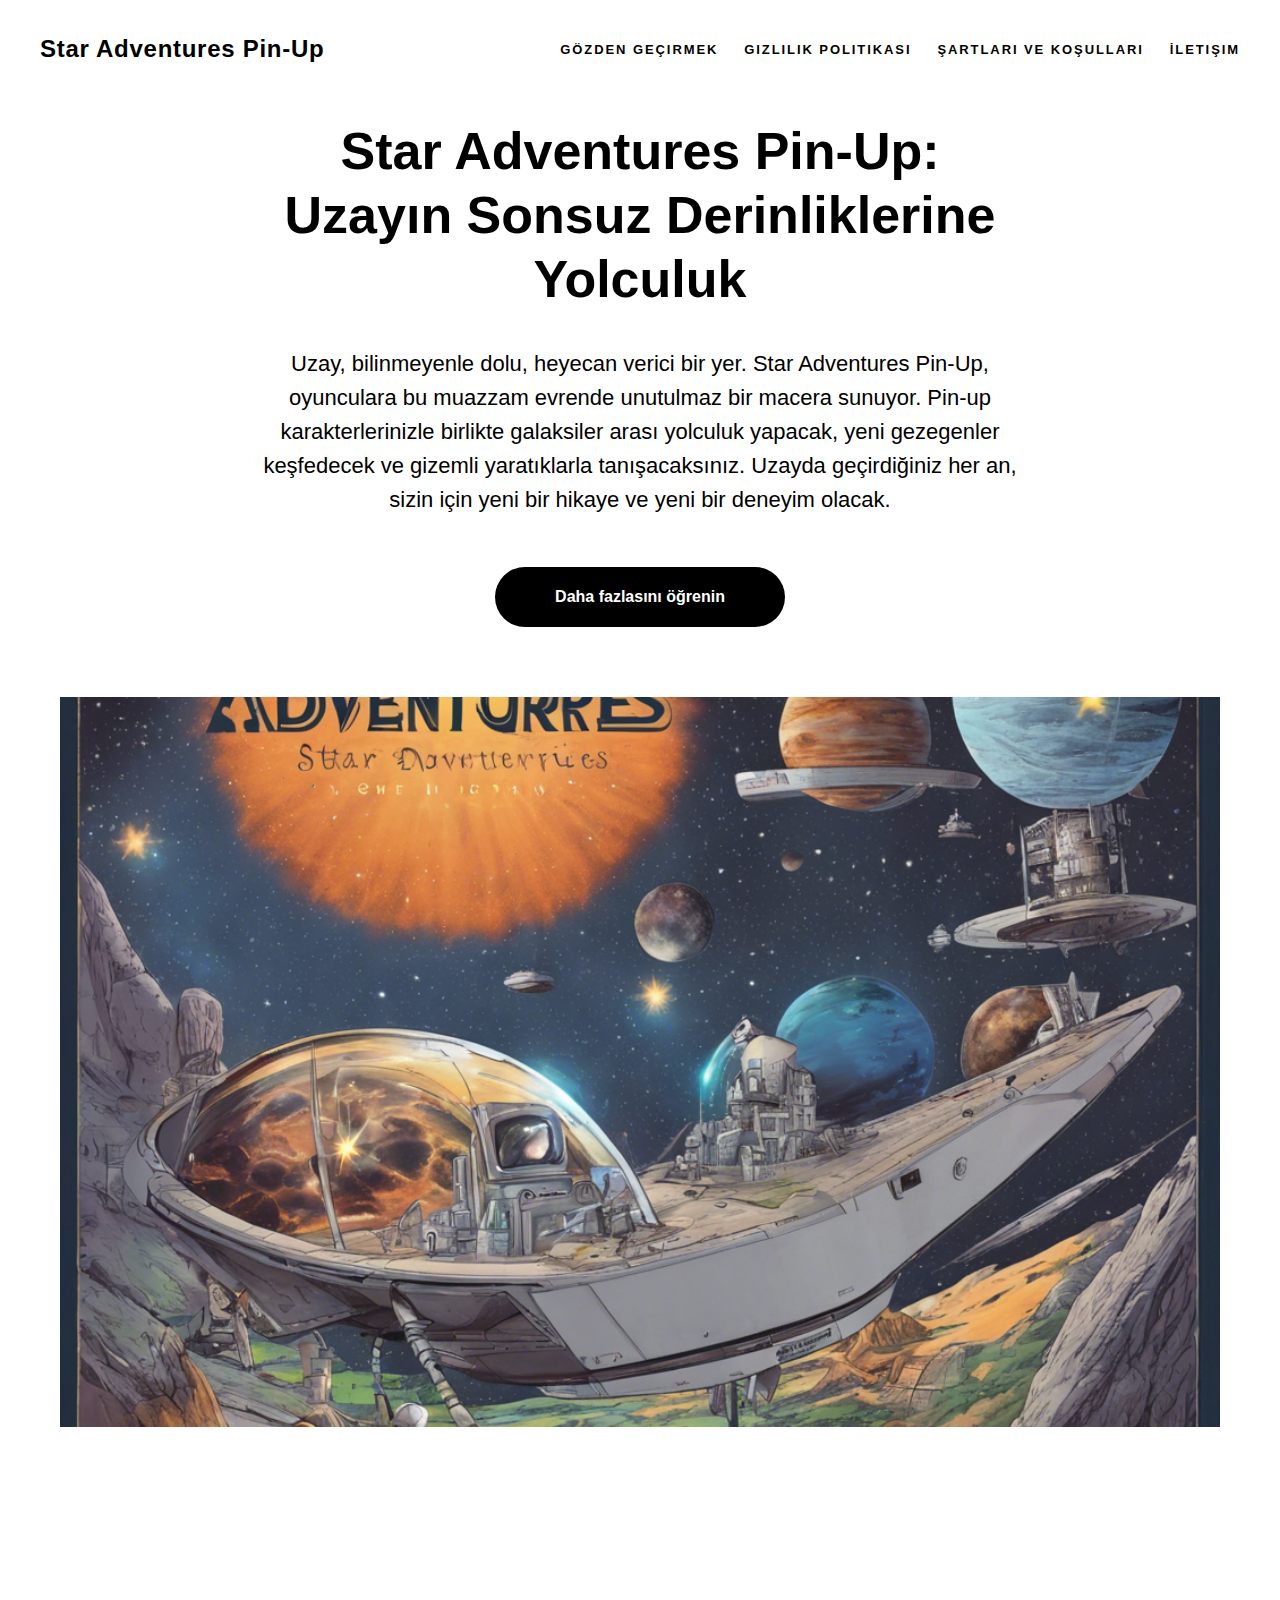
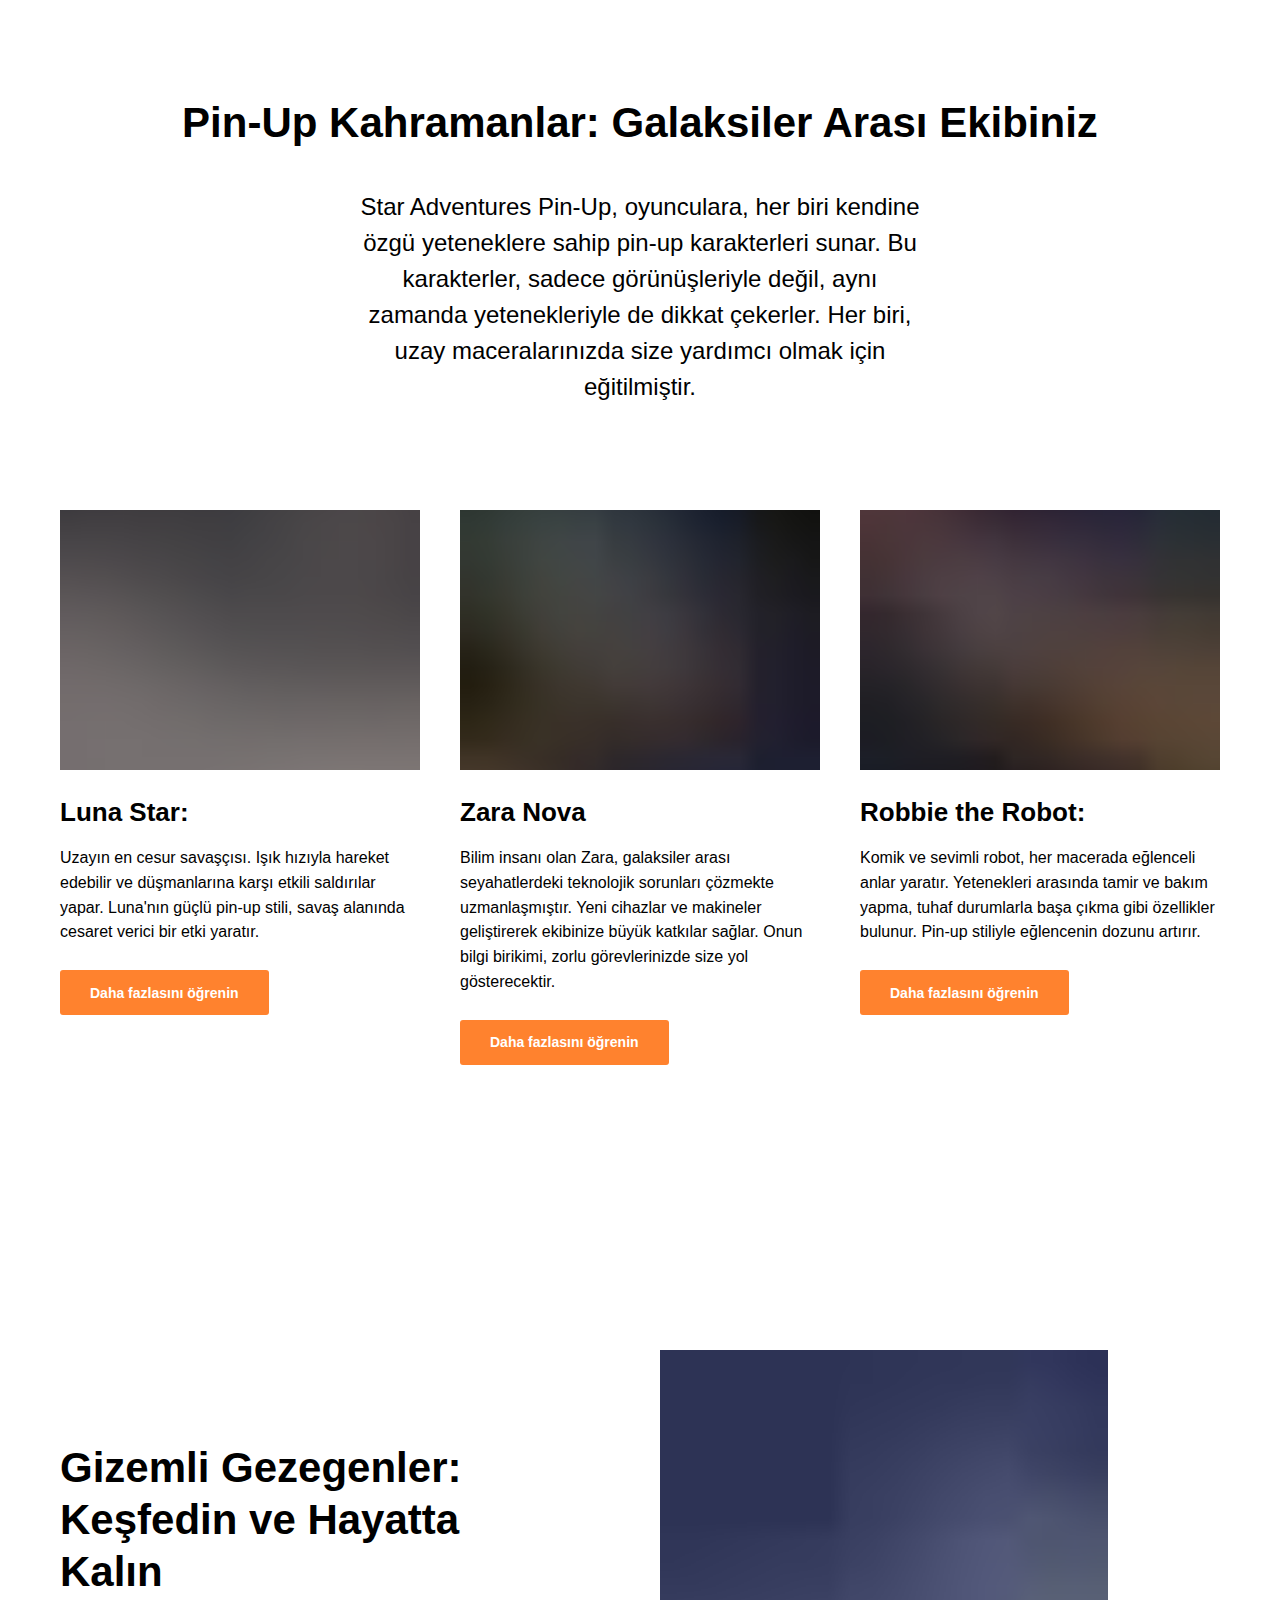
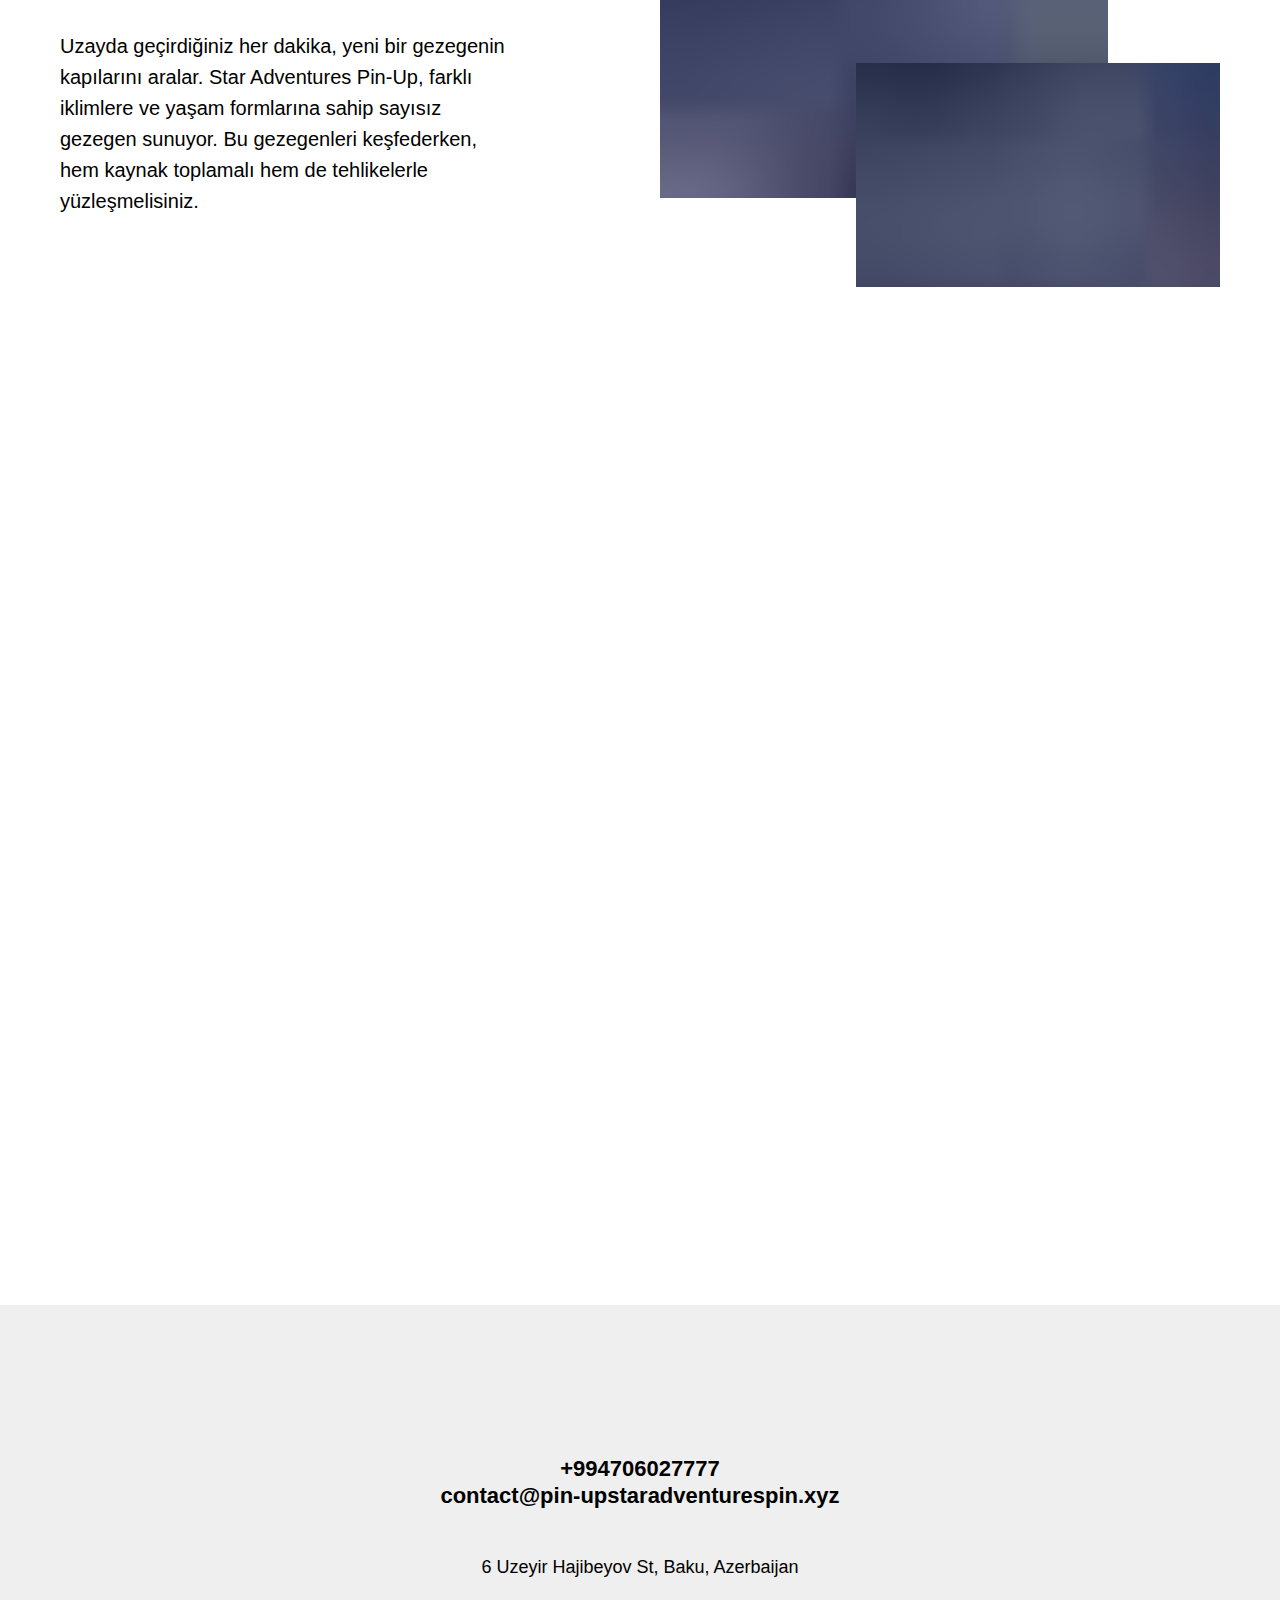
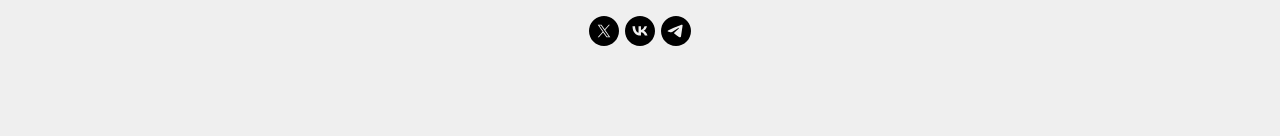
==== index.html @ 5b54375f "2" ====
<!DOCTYPE html>
<html>
<head>
    <meta charset="utf-8"/>
    <meta http-equiv="Content-Type" content="text/html; charset=utf-8"/>
    <meta name="viewport" content="width=device-width, initial-scale=1.0"/> <!--metatextblock--><title>Star Adventures
    Pin-Up - Galaksiler Arası Maceralar</title>
    <meta name="description"
          content="Star Adventures Pin-Up, galaksiler arası maceralarla dolu bir uzay keşif oyunudur. Uzayın derinliklerinde pin-up karakterlerle eğlenceli ve heyecan verici bir yolculuğa çıkın!"/>
    <meta property="og:url" content="index.html"/>
    <meta property="og:title" content="Star Adventures Pin-Up - Galaksiler Arası Maceralar"/>
    <meta property="og:description"
          content="Star Adventures Pin-Up, galaksiler arası maceralarla dolu bir uzay keşif oyunudur. Uzayın derinliklerinde pin-up karakterlerle eğlenceli ve heyecan verici bir yolculuğa çıkın!"/>
    <meta property="og:type" content="website"/>
    <meta property="og:image" content="images/tild6337-3363-4634-b239-643666353230__staradventures9.jpg"/>
    <link rel="canonical" href="index.html"><!--/metatextblock-->
    <meta name="format-detection" content="telephone=no"/>
    <meta http-equiv="x-dns-prefetch-control" content="on">
    <link rel="dns-prefetch" href="https://ws.tildacdn.com">
        <link rel="apple-touch-icon" sizes="180x180" href="favicon/apple-touch-icon.png">
    <link rel="icon" type="image/png" sizes="32x32" href="favicon/favicon-32x32.png">
    <link rel="icon" type="image/png" sizes="16x16" href="favicon/favicon-16x16.png">
    <link rel="manifest" href="favicon/site.webmanifest"><!-- Assets -->
    <script src="https://neo.tildacdn.com/js/tilda-fallback-1.0.min.js" async charset="utf-8"></script>
    <link rel="stylesheet" href="css/tilda-grid-3.0.min.css" type="text/css" media="all" onerror="this.loaderr='y';"/>
    <link rel="stylesheet" href="css/tilda-blocks-page55733235.min.css?t=1727778958" type="text/css" media="all"
          onerror="this.loaderr='y';"/>
    <link rel="stylesheet" href="css/tilda-cards-1.0.min.css" type="text/css" media="all" onerror="this.loaderr='y';"/>
    <link rel="stylesheet" href="css/tilda-slds-1.4.min.css" type="text/css" media="print" onload="this.media='all';"
          onerror="this.loaderr='y';"/>
    <noscript>
        <link rel="stylesheet" href="css/tilda-slds-1.4.min.css" type="text/css" media="all"/>
    </noscript>
    <link rel="stylesheet" href="css/fonts-tildasans.css" type="text/css" media="all" onerror="this.loaderr='y';"/>
    <script nomodule src="js/tilda-polyfill-1.0.min.js" charset="utf-8"></script>
    <script type="text/javascript">function t_onReady(func) {
        if (document.readyState != 'loading') {
            func();
        } else {
            document.addEventListener('DOMContentLoaded', func);
        }
    }

    function t_onFuncLoad(funcName, okFunc, time) {
        if (typeof window[funcName] === 'function') {
            okFunc();
        } else {
            setTimeout(function () {
                t_onFuncLoad(funcName, okFunc, time);
            }, (time || 100));
        }
    }</script>
    <script src="js/tilda-scripts-3.0.min.js" charset="utf-8" defer onerror="this.loaderr='y';"></script>
    <script src="js/tilda-blocks-page55733235.min.js?t=1727778958" charset="utf-8" async
            onerror="this.loaderr='y';"></script>
    <script src="js/lazyload-1.3.min.export.js" charset="utf-8" async onerror="this.loaderr='y';"></script>
    <script src="js/tilda-menu-1.0.min.js" charset="utf-8" async onerror="this.loaderr='y';"></script>
    <script src="js/tilda-cards-1.0.min.js" charset="utf-8" async onerror="this.loaderr='y';"></script>
    <script src="js/tilda-slds-1.4.min.js" charset="utf-8" async onerror="this.loaderr='y';"></script>
    <script src="js/hammer.min.js" charset="utf-8" async onerror="this.loaderr='y';"></script>
    <script src="js/tilda-skiplink-1.0.min.js" charset="utf-8" async onerror="this.loaderr='y';"></script>
    <script src="js/tilda-events-1.0.min.js" charset="utf-8" async onerror="this.loaderr='y';"></script>
    <script type="text/javascript">window.dataLayer = window.dataLayer || [];</script>
    <script type="text/javascript">(function () {
        if ((/bot|google|yandex|baidu|bing|msn|duckduckbot|teoma|slurp|crawler|spider|robot|crawling|facebook/i.test(navigator.userAgent)) === false && typeof (sessionStorage) != 'undefined' && sessionStorage.getItem('visited') !== 'y' && document.visibilityState) {
            var style = document.createElement('style');
            style.type = 'text/css';
            style.innerHTML = '@media screen and (min-width: 980px) {.t-records {opacity: 0;}.t-records_animated {-webkit-transition: opacity ease-in-out .2s;-moz-transition: opacity ease-in-out .2s;-o-transition: opacity ease-in-out .2s;transition: opacity ease-in-out .2s;}.t-records.t-records_visible {opacity: 1;}}';
            document.getElementsByTagName('head')[0].appendChild(style);

            function t_setvisRecs() {
                var alr = document.querySelectorAll('.t-records');
                Array.prototype.forEach.call(alr, function (el) {
                    el.classList.add("t-records_animated");
                });
                setTimeout(function () {
                    Array.prototype.forEach.call(alr, function (el) {
                        el.classList.add("t-records_visible");
                    });
                    sessionStorage.setItem("visited", "y");
                }, 400);
            }

            document.addEventListener('DOMContentLoaded', t_setvisRecs);
        }
    })();</script>
</head>
<body class="t-body" style="margin:0;"><!--allrecords-->
<div id="allrecords" data-tilda-export="yes" class="t-records" data-hook="blocks-collection-content-node"
     data-tilda-project-id="10709663" data-tilda-page-id="55733235"
     data-tilda-formskey="a55c0c751e1a899d7ce6ec4c10709663" data-tilda-cookie="no" data-tilda-lazy="yes"
     data-tilda-root-zone="one">
    <div id="rec805358568" class="r t-rec" style="background-color:#ffffff; " data-animationappear="off"
         data-record-type="230" data-bg-color="#ffffff">
        <div id="nav805358568" class="t199__header t199__js__header " style="background-color:#ffffff;" data-menu="yes">
            <div class="t199__holder"><a class="t199__logo" href="#" style="">
                <div class="t199__logo-text t-title" field="title" style="">Star Adventures Pin-Up</div>
                <div class="t199__logo-text-mobile t-title" field="title" style="">Star Adventures Pin-Up</div>
            </a><a class="t199__mmenu-toggler t199__js__menu-toggler" href="#">
                <button type="button"
                        class="t-menuburger t-menuburger_first "
                        aria-label="Навигационное меню"
                        aria-expanded="false"><span style="background-color:#fff;"></span><span
                        style="background-color:#fff;"></span><span style="background-color:#fff;"></span><span
                        style="background-color:#fff;"></span></button>
                <script>function t_menuburger_init(recid) {
                    var rec = document.querySelector('#rec' + recid);
                    if (!rec) return;
                    var burger = rec.querySelector('.t-menuburger');
                    if (!burger) return;
                    var isSecondStyle = burger.classList.contains('t-menuburger_second');
                    if (isSecondStyle && !window.isMobile && !('ontouchend' in document)) {
                        burger.addEventListener('mouseenter', function () {
                            if (burger.classList.contains('t-menuburger-opened')) return;
                            burger.classList.remove('t-menuburger-unhovered');
                            burger.classList.add('t-menuburger-hovered');
                        });
                        burger.addEventListener('mouseleave', function () {
                            if (burger.classList.contains('t-menuburger-opened')) return;
                            burger.classList.remove('t-menuburger-hovered');
                            burger.classList.add('t-menuburger-unhovered');
                            setTimeout(function () {
                                burger.classList.remove('t-menuburger-unhovered');
                            }, 300);
                        });
                    }
                    burger.addEventListener('click', function () {
                        if (!burger.closest('.tmenu-mobile') &&
                            !burger.closest('.t450__burger_container') &&
                            !burger.closest('.t466__container') &&
                            !burger.closest('.t204__burger') &&
                            !burger.closest('.t199__js__menu-toggler')) {
                            burger.classList.toggle('t-menuburger-opened');
                            burger.classList.remove('t-menuburger-unhovered');
                        }
                    });
                    var menu = rec.querySelector('[data-menu="yes"]');
                    if (!menu) return;
                    var menuLinks = menu.querySelectorAll('.t-menu__link-item');
                    var submenuClassList = ['t978__menu-link_hook', 't978__tm-link', 't966__tm-link', 't794__tm-link', 't-menusub__target-link'];
                    Array.prototype.forEach.call(menuLinks, function (link) {
                        link.addEventListener('click', function () {
                            var isSubmenuHook = submenuClassList.some(function (submenuClass) {
                                return link.classList.contains(submenuClass);
                            });
                            if (isSubmenuHook) return;
                            burger.classList.remove('t-menuburger-opened');
                        });
                    });
                    menu.addEventListener('clickedAnchorInTooltipMenu', function () {
                        burger.classList.remove('t-menuburger-opened');
                    });
                }

                t_onReady(function () {
                    t_onFuncLoad('t_menuburger_init', function () {
                        t_menuburger_init('805358568');
                    });
                });</script>
                <style>.t-menuburger {
                  position: relative;
                  flex-shrink: 0;
                  width: 28px;
                  height: 20px;
                  padding: 0;
                  border: none;
                  background-color: transparent;
                  outline: none;
                  -webkit-transform: rotate(0deg);
                  transform: rotate(0deg);
                  transition: transform .5s ease-in-out;
                  cursor: pointer;
                  z-index: 999;
                }

                /*---menu burger lines---*/
                .t-menuburger span {
                  display: block;
                  position: absolute;
                  width: 100%;
                  opacity: 1;
                  left: 0;
                  -webkit-transform: rotate(0deg);
                  transform: rotate(0deg);
                  transition: .25s ease-in-out;
                  height: 3px;
                  background-color: #000;
                }

                .t-menuburger span:nth-child(1) {
                  top: 0px;
                }

                .t-menuburger span:nth-child(2),
                .t-menuburger span:nth-child(3) {
                  top: 8px;
                }

                .t-menuburger span:nth-child(4) {
                  top: 16px;
                }

                /*menu burger big*/
                .t-menuburger__big {
                  width: 42px;
                  height: 32px;
                }

                .t-menuburger__big span {
                  height: 5px;
                }

                .t-menuburger__big span:nth-child(2),
                .t-menuburger__big span:nth-child(3) {
                  top: 13px;
                }

                .t-menuburger__big span:nth-child(4) {
                  top: 26px;
                }

                /*menu burger small*/
                .t-menuburger__small {
                  width: 22px;
                  height: 14px;
                }

                .t-menuburger__small span {
                  height: 2px;
                }

                .t-menuburger__small span:nth-child(2),
                .t-menuburger__small span:nth-child(3) {
                  top: 6px;
                }

                .t-menuburger__small span:nth-child(4) {
                  top: 12px;
                }

                /*menu burger opened*/
                .t-menuburger-opened span:nth-child(1) {
                  top: 8px;
                  width: 0%;
                  left: 50%;
                }

                .t-menuburger-opened span:nth-child(2) {
                  -webkit-transform: rotate(45deg);
                  transform: rotate(45deg);
                }

                .t-menuburger-opened span:nth-child(3) {
                  -webkit-transform: rotate(-45deg);
                  transform: rotate(-45deg);
                }

                .t-menuburger-opened span:nth-child(4) {
                  top: 8px;
                  width: 0%;
                  left: 50%;
                }

                .t-menuburger-opened.t-menuburger__big span:nth-child(1) {
                  top: 6px;
                }

                .t-menuburger-opened.t-menuburger__big span:nth-child(4) {
                  top: 18px;
                }

                .t-menuburger-opened.t-menuburger__small span:nth-child(1),
                .t-menuburger-opened.t-menuburger__small span:nth-child(4) {
                  top: 6px;
                }

                /*---menu burger first style---*/
                @media (hover), (min-width: 0\0
                ) {
                  .t-menuburger_first:hover span:nth-child(1) {
                    transform: translateY(1px);
                  }

                  .t-menuburger_first:hover span:nth-child(4) {
                    transform: translateY(-1px);
                  }

                  .t-menuburger_first.t-menuburger__big:hover span:nth-child(1) {
                    transform: translateY(3px);
                  }

                  .t-menuburger_first.t-menuburger__big:hover span:nth-child(4) {
                    transform: translateY(-3px);
                  }
                }

                /*---menu burger second style---*/
                .t-menuburger_second span:nth-child(2),
                .t-menuburger_second span:nth-child(3) {
                  width: 80%;
                  left: 20%;
                  right: 0;
                }

                @media (hover), (min-width: 0\0
                ) {
                  .t-menuburger_second.t-menuburger-hovered span:nth-child(2),
                  .t-menuburger_second.t-menuburger-hovered span:nth-child(3) {
                    animation: t-menuburger-anim 0.3s ease-out normal forwards;
                  }

                  .t-menuburger_second.t-menuburger-unhovered span:nth-child(2),
                  .t-menuburger_second.t-menuburger-unhovered span:nth-child(3) {
                    animation: t-menuburger-anim2 0.3s ease-out normal forwards;
                  }
                }

                .t-menuburger_second.t-menuburger-opened span:nth-child(2),
                .t-menuburger_second.t-menuburger-opened span:nth-child(3) {
                  left: 0;
                  right: 0;
                  width: 100% !important;
                }

                /*---menu burger third style---*/
                .t-menuburger_third span:nth-child(4) {
                  width: 70%;
                  left: unset;
                  right: 0;
                }

                @media (hover), (min-width: 0\0
                ) {
                  .t-menuburger_third:not(.t-menuburger-opened):hover span:nth-child(4) {
                    width: 100%;
                  }
                }

                .t-menuburger_third.t-menuburger-opened span:nth-child(4) {
                  width: 0 !important;
                  right: 50%;
                }

                /*---menu burger fourth style---*/
                .t-menuburger_fourth {
                  height: 12px;
                }

                .t-menuburger_fourth.t-menuburger__small {
                  height: 8px;
                }

                .t-menuburger_fourth.t-menuburger__big {
                  height: 18px;
                }

                .t-menuburger_fourth span:nth-child(2),
                .t-menuburger_fourth span:nth-child(3) {
                  top: 4px;
                  opacity: 0;
                }

                .t-menuburger_fourth span:nth-child(4) {
                  top: 8px;
                }

                .t-menuburger_fourth.t-menuburger__small span:nth-child(2),
                .t-menuburger_fourth.t-menuburger__small span:nth-child(3) {
                  top: 3px;
                }

                .t-menuburger_fourth.t-menuburger__small span:nth-child(4) {
                  top: 6px;
                }

                .t-menuburger_fourth.t-menuburger__small span:nth-child(2),
                .t-menuburger_fourth.t-menuburger__small span:nth-child(3) {
                  top: 3px;
                }

                .t-menuburger_fourth.t-menuburger__small span:nth-child(4) {
                  top: 6px;
                }

                .t-menuburger_fourth.t-menuburger__big span:nth-child(2),
                .t-menuburger_fourth.t-menuburger__big span:nth-child(3) {
                  top: 6px;
                }

                .t-menuburger_fourth.t-menuburger__big span:nth-child(4) {
                  top: 12px;
                }

                @media (hover), (min-width: 0\0
                ) {
                  .t-menuburger_fourth:not(.t-menuburger-opened):hover span:nth-child(1) {
                    transform: translateY(1px);
                  }

                  .t-menuburger_fourth:not(.t-menuburger-opened):hover span:nth-child(4) {
                    transform: translateY(-1px);
                  }

                  .t-menuburger_fourth.t-menuburger__big:not(.t-menuburger-opened):hover span:nth-child(1) {
                    transform: translateY(3px);
                  }

                  .t-menuburger_fourth.t-menuburger__big:not(.t-menuburger-opened):hover span:nth-child(4) {
                    transform: translateY(-3px);
                  }
                }

                .t-menuburger_fourth.t-menuburger-opened span:nth-child(1),
                .t-menuburger_fourth.t-menuburger-opened span:nth-child(4) {
                  top: 4px;
                }

                .t-menuburger_fourth.t-menuburger-opened span:nth-child(2),
                .t-menuburger_fourth.t-menuburger-opened span:nth-child(3) {
                  opacity: 1;
                }

                /*---menu burger animations---*/
                @keyframes t-menuburger-anim {
                  0% {
                    width: 80%;
                    left: 20%;
                    right: 0;
                  }
                  50% {
                    width: 100%;
                    left: 0;
                    right: 0;
                  }
                  100% {
                    width: 80%;
                    left: 0;
                    right: 20%;
                  }
                }

                @keyframes t-menuburger-anim2 {
                  0% {
                    width: 80%;
                    left: 0;
                  }
                  50% {
                    width: 100%;
                    right: 0;
                    left: 0;
                  }
                  100% {
                    width: 80%;
                    left: 20%;
                    right: 0;
                  }
                }</style>
            </a>
                <div class="t199__mmenu t199__js__menu">
                    <nav class="t199__menu">
                        <ul role="list" class="t199__menu-items t-menu__list">
                            <li class="t199__menu-item-wrap"><a class="t199__menu-item t-title t-menu__link-item"
                                                                href="index.html" data-menu-submenu-hook=""
                            >Ana sayfa</a></li>
                            <li class="t199__menu-item-wrap"><a class="t199__menu-item t-title t-menu__link-item"
                                                                href="#about" data-menu-submenu-hook=""
                            >Gözden geçirmek</a></li>
                            <li class="t199__menu-item-wrap"><a class="t199__menu-item t-title t-menu__link-item"
                                                                href="policy.html" data-menu-submenu-hook=""
                            >Gizlilik Politikası</a></li>
                            <li class="t199__menu-item-wrap"><a class="t199__menu-item t-title t-menu__link-item"
                                                                href="terms.html" data-menu-submenu-hook=""
                            >Şartları ve Koşulları</a></li>
                            <li class="t199__menu-item-wrap"><a class="t199__menu-item t-title t-menu__link-item"
                                                                href="#contacts" data-menu-submenu-hook=""
                            >İletişim</a></li>
                        </ul>
                    </nav>
                </div>
            </div>
        </div>
        <script>t_onReady(function () {
            t_onFuncLoad('t199_showMenu', function () {
                t199_showMenu('805358568');
            });
            t_onFuncLoad('t199_positionHeader', function () {
                t199_positionHeader('805358568');
            });
            t_onFuncLoad('t_menu__interactFromKeyboard', function () {
                t_menu__interactFromKeyboard('805358568');
            });
            t_onFuncLoad('t_menu__highlightActiveLinks', function () {
                t_menu__highlightActiveLinks(".t199__menu-item");
            });
            t_onFuncLoad('t_menu__findAnchorLinks', function () {
                t_menu__findAnchorLinks('805358568', '.t199__menu-item');
            });
        });</script>
        <style>@media screen and (max-width: 1024px) {
        }</style>
        <style>#rec805358568 .t-menu__link-item {
          -webkit-transition: color 0.3s ease-in-out, opacity 0.3s ease-in-out;
          transition: color 0.3s ease-in-out, opacity 0.3s ease-in-out;
        }

        #rec805358568 .t-menu__link-item.t-active:not(.t978__menu-link) {
          color: #ffffff !important;
        }

        @supports (overflow:-webkit-marquee) and (justify-content:inherit) {
          #rec805358568 .t-menu__link-item,
          #rec805358568 .t-menu__link-item.t-active {
            opacity: 1 !important;
          }
        }</style>
    </div>
    <div id="rec805339862" class="r t-rec t-rec_pt_120 t-rec_pb_120" style="padding-top:120px;padding-bottom:120px; "
         data-animationappear="off" data-record-type="1001"><!-- t1001 -->
        <div class="t1001">
            <div class="t-container t-align_center">
                <div class="t-col t-col_8 t-prefix_2">
                    <div class="t1001__title t-title t-title_md t-margin_auto" field="title">Star Adventures Pin-Up:
                        Uzayın Sonsuz Derinliklerine Yolculuk
                    </div>
                    <div class="t1001__descr t-descr t-descr_lg t-margin_auto" field="descr">Uzay, bilinmeyenle dolu,
                        heyecan verici bir yer. Star Adventures Pin-Up, oyunculara bu muazzam evrende unutulmaz bir
                        macera sunuyor. Pin-up karakterlerinizle birlikte galaksiler arası yolculuk yapacak, yeni
                        gezegenler keşfedecek ve gizemli yaratıklarla tanışacaksınız. Uzayda geçirdiğiniz her an, sizin
                        için yeni bir hikaye ve yeni bir deneyim olacak.
                    </div>
                    <div class="t1001__btn-wrapper ">
                        <div class="t-btnwrapper" style=""><a href="#" class="t1001__btn t-btn t-btn_md "
                                                              style="color:#ffffff;background-color:#000000;border-radius:30px; -moz-border-radius:30px; -webkit-border-radius:30px;"
                                                              data-buttonfieldset="button"
                        ><span>Daha fazlasını öğrenin</span></a></div>
                    </div>
                </div>
            </div>
            <div class="t1001__img-wrapper t-container t1001__container_column">
                <div class="t1001__img t-bgimg"
                     data-original="images/tild3936-3663-4336-b163-656331336433__staradventures5.png"
                     style="background-image:url('images/tild3936-3663-4336-b163-656331336433__-__resizeb__20x__staradventures5.png');"
                     itemscope itemtype="http://schema.org/ImageObject">
                    <meta itemprop="image" content="images/tild3936-3663-4336-b163-656331336433__staradventures5.png">
                </div>
            </div>
        </div>
    </div>
    <div id="rec805338889" class="r t-rec t-rec_pt_150 t-rec_pb_150" style="padding-top:150px;padding-bottom:150px; "
         data-animationappear="off" data-record-type="1073"><!-- t1073 -->
        <div class="t1073" id="about">
            <div class="t-section__container t-container t-container_flex">
                <div class="t-col t-col_12 ">
                    <div
                            class="t-section__title t-title t-title_xs t-align_center t-margin_auto"
                            field="btitle"
                    >Pin-Up Kahramanlar: Galaksiler Arası Ekibiniz
                    </div>
                    <div
                            class="t-section__descr t-descr t-descr_xl t-align_center t-margin_auto"
                            field="bdescr"
                    >Star Adventures Pin-Up, oyunculara, her biri kendine özgü yeteneklere sahip pin-up karakterleri
                        sunar. Bu karakterler, sadece görünüşleriyle değil, aynı zamanda yetenekleriyle de dikkat
                        çekerler. Her biri, uzay maceralarınızda size yardımcı olmak için eğitilmiştir.
                    </div>
                </div>
            </div>
            <style>.t-section__descr {
              max-width: 560px;
            }

            #rec805338889 .t-section__title {
              margin-bottom: 40px;
            }

            #rec805338889 .t-section__descr {
              margin-bottom: 105px;
            }

            @media screen and (max-width: 960px) {
              #rec805338889 .t-section__title {
                margin-bottom: 20px;
              }

              #rec805338889 .t-section__descr {
                margin-bottom: 30px;
              }
            }</style>
            <div class="t-container t-card__container">
                <div class="t1073__row">
                    <div class="t1073__col t-card__col t-col t-col_4">
                        <div class="t1073__bgimg t-margin_auto t-bgimg" data-image-width="360" data-image-height="260"
                             bgimgfield="li_img__1659535683201"
                             data-original="images/tild3964-3738-4661-b938-626265306331__staradventures4.png"
                             style="background-image: url('images/tild3964-3738-4661-b938-626265306331__-__resizeb__20x__staradventures4.png');"
                             itemscope itemtype="http://schema.org/ImageObject">
                            <meta itemprop="image"
                                  content="images/tild3964-3738-4661-b938-626265306331__staradventures4.png}">
                        </div>
                        <div class="t1073__textwrapper t-align_left">
                            <div class="t-card__title t-heading t-heading_xs" field="li_title__1659535683201">Luna
                                Star:
                            </div>
                            <div class="t-card__descr t-descr t-descr_xs" field="li_descr__1659535683201">Uzayın en
                                cesur savaşçısı. Işık hızıyla hareket edebilir ve düşmanlarına karşı etkili saldırılar
                                yapar. Luna'nın güçlü pin-up stili, savaş alanında cesaret verici bir etki yaratır.
                            </div>
                            <a href="#" class="t-card__link" target="_blank">
                                <div class="t-card__btn t-btn t-btn_sm"
                                     style="color:#ffffff;background-color:#ff822e;border-radius:3px; -moz-border-radius:3px; -webkit-border-radius:3px;"
                                     data-buttonfieldset="li_button" data-lid="1659535683201"
                                >Daha fazlasını öğrenin
                                </div>
                            </a></div>
                    </div>
                    <div class="t1073__col t-card__col t-col t-col_4">
                        <div class="t1073__bgimg t-margin_auto t-bgimg" data-image-width="360" data-image-height="260"
                             bgimgfield="li_img__1659535704601"
                             data-original="images/tild6639-3765-4636-b662-633131356630__staradventures3.jpg"
                             style="background-image: url('images/tild6639-3765-4636-b662-633131356630__-__resizeb__20x__staradventures3.jpg');"
                             itemscope itemtype="http://schema.org/ImageObject">
                            <meta itemprop="image"
                                  content="images/tild6639-3765-4636-b662-633131356630__staradventures3.jpg}">
                        </div>
                        <div class="t1073__textwrapper t-align_left">
                            <div class="t-card__title t-heading t-heading_xs" field="li_title__1659535704601">Zara
                                Nova
                            </div>
                            <div class="t-card__descr t-descr t-descr_xs" field="li_descr__1659535704601">Bilim insanı
                                olan Zara, galaksiler arası seyahatlerdeki teknolojik sorunları çözmekte uzmanlaşmıştır.
                                Yeni cihazlar ve makineler geliştirerek ekibinize büyük katkılar sağlar. Onun bilgi
                                birikimi, zorlu görevlerinizde size yol gösterecektir.
                            </div>
                            <a href="#" class="t-card__link" target="_blank">
                                <div class="t-card__btn t-btn t-btn_sm"
                                     style="color:#ffffff;background-color:#ff822e;border-radius:3px; -moz-border-radius:3px; -webkit-border-radius:3px;"
                                     data-buttonfieldset="li_button" data-lid="1659535704601"
                                >Daha fazlasını öğrenin
                                </div>
                            </a></div>
                    </div>
                    <div class="t1073__col t-card__col t-col t-col_4">
                        <div class="t1073__bgimg t-margin_auto t-bgimg" data-image-width="360" data-image-height="260"
                             bgimgfield="li_img__1659535884631"
                             data-original="images/tild6365-3435-4138-a136-336164333330__staradventures1.jpg"
                             style="background-image: url('images/tild6365-3435-4138-a136-336164333330__-__resizeb__20x__staradventures1.jpg');"
                             itemscope itemtype="http://schema.org/ImageObject">
                            <meta itemprop="image"
                                  content="images/tild6365-3435-4138-a136-336164333330__staradventures1.jpg}">
                        </div>
                        <div class="t1073__textwrapper t-align_left">
                            <div class="t-card__title t-heading t-heading_xs" field="li_title__1659535884631">Robbie the
                                Robot:
                            </div>
                            <div class="t-card__descr t-descr t-descr_xs" field="li_descr__1659535884631">Komik ve
                                sevimli robot, her macerada eğlenceli anlar yaratır. Yetenekleri arasında tamir ve bakım
                                yapma, tuhaf durumlarla başa çıkma gibi özellikler bulunur. Pin-up stiliyle eğlencenin
                                dozunu artırır.
                            </div>
                            <a href="#" class="t-card__link" target="_blank">
                                <div class="t-card__btn t-btn t-btn_sm"
                                     style="color:#ffffff;background-color:#ff822e;border-radius:3px; -moz-border-radius:3px; -webkit-border-radius:3px;"
                                     data-buttonfieldset="li_button" data-lid="1659535884631"
                                >Daha fazlasını öğrenin
                                </div>
                            </a></div>
                    </div>
                </div>
            </div>
        </div>
        <script>t_onReady(function () {
            t_onFuncLoad('t1073_setHeight', function () {
                t1073_setHeight('805338889');
            });
        });</script>
    </div>
    <div id="rec805342448" class="r t-rec t-rec_pt_135 t-rec_pb_135" style="padding-top:135px;padding-bottom:135px; "
         data-animationappear="off" data-record-type="921"><!-- t921 -->
        <div class="t921">
            <div class="t-container t-container_flex">
                <div class="t921__col t-col t-col_5 t921__bottom-indent">
                    <div class="t921__textwrapper t-align_left">
                        <div class="t921__content t-valign_middle">
                            <div class="t921__title t-title t-title_xs " field="title">Gizemli Gezegenler: Keşfedin ve
                                Hayatta Kalın
                            </div>
                            <div class="t921__descr t-descr t-descr_md " field="descr">Uzayda geçirdiğiniz her dakika,
                                yeni bir gezegenin kapılarını aralar. Star Adventures Pin-Up, farklı iklimlere ve yaşam
                                formlarına sahip sayısız gezegen sunuyor. Bu gezegenleri keşfederken, hem kaynak
                                toplamalı hem de tehlikelerle yüzleşmelisiniz.
                            </div>
                        </div>
                    </div>
                </div>
                <div class="t921__images-wrapper t921__col t-col t-col_6 t-prefix_1 ">
                    <div class="t921__row t921__row_images t677__row_2-images">
                        <div class="t921__tile t921__tile_left" itemscope itemtype="http://schema.org/ImageObject">
                            <meta itemprop="image"
                                  content="images/tild3634-3463-4331-b335-326366386239__staradventures8.jpg">
                            <div class="t921__bgimg t921__bgimg_1 t-bgimg"
                                 data-original="images/tild3634-3463-4331-b335-326366386239__staradventures8.jpg"
                                 style="background-image:url('images/tild3634-3463-4331-b335-326366386239__-__resizeb__20x__staradventures8.jpg');"
                            ></div>
                        </div>
                        <div class="t921__tile t921__tile_right" itemscope itemtype="http://schema.org/ImageObject">
                            <meta itemprop="image"
                                  content="images/tild6437-3433-4931-a233-626139373463__staradventures9.jpg">
                            <div class="t921__bgimg t921__bgimg_2 t-bgimg"
                                 data-original="images/tild6437-3433-4931-a233-626139373463__staradventures9.jpg"
                                 style="background-image:url('images/tild6437-3433-4931-a233-626139373463__-__resizeb__20x__staradventures9.jpg');"
                            ></div>
                        </div>
                    </div>
                </div>
            </div>
        </div>
    </div>
    <div id="rec805343088" class="r t-rec t-rec_pt_150 t-rec_pb_150" style="padding-top:150px;padding-bottom:150px; "
         data-record-type="801"><!-- T801 -->
        <div class="t801 t801__witharrows">
            <div class="t-slds" style="visibility: hidden;" aria-roledescription="carousel" aria-label="Слайдер">
                <div class="t-slds__main t-container">
                    <ul role="list" class="t-slds__arrow_container">
                        <li class="t-slds__arrow_wrapper t-slds__arrow_wrapper-left" data-slide-direction="left">
                            <button
                                    type="button"
                                    class="t-slds__arrow t-slds__arrow-left t-slds__arrow-withbg"
                                    aria-controls="carousel_805343088"
                                    aria-disabled="false"
                                    aria-label="Предыдущий слайд"
                                    style="width: 30px; height: 30px;background-color: rgba(232,232,232,1);">
                                <div class="t-slds__arrow_body t-slds__arrow_body-left" style="width: 7px;">
                                    <svg role="presentation" focusable="false" style="display: block"
                                         viewBox="0 0 7.3 13" xmlns="http://www.w3.org/2000/svg"
                                         xmlns:xlink="http://www.w3.org/1999/xlink">
                                        <polyline
                                                fill="none"
                                                stroke="#222222"
                                                stroke-linejoin="butt"
                                                stroke-linecap="butt"
                                                stroke-width="1"
                                                points="0.5,0.5 6.5,6.5 0.5,12.5"
                                        />
                                    </svg>
                                </div>
                            </button>
                        </li>
                        <li class="t-slds__arrow_wrapper t-slds__arrow_wrapper-right" data-slide-direction="right">
                            <button
                                    type="button"
                                    class="t-slds__arrow t-slds__arrow-right t-slds__arrow-withbg"
                                    aria-controls="carousel_805343088"
                                    aria-disabled="false"
                                    aria-label="Следующий слайд"
                                    style="width: 30px; height: 30px;background-color: rgba(232,232,232,1);">
                                <div class="t-slds__arrow_body t-slds__arrow_body-right" style="width: 7px;">
                                    <svg role="presentation" focusable="false" style="display: block"
                                         viewBox="0 0 7.3 13" xmlns="http://www.w3.org/2000/svg"
                                         xmlns:xlink="http://www.w3.org/1999/xlink">
                                        <polyline
                                                fill="none"
                                                stroke="#222222"
                                                stroke-linejoin="butt"
                                                stroke-linecap="butt"
                                                stroke-width="1"
                                                points="0.5,0.5 6.5,6.5 0.5,12.5"
                                        />
                                    </svg>
                                </div>
                            </button>
                        </li>
                    </ul>
                    <div class="t-slds__container">
                        <div
                                class="t-slds__items-wrapper t-slds_animated-none"
                                id="carousel_805343088" data-slider-transition="300" data-slider-with-cycle="true"
                                data-slider-correct-height="true" data-auto-correct-mobile-width="false"
                                aria-roledescription="carousel"
                                aria-live="off"
                        >
                            <div class="t-slds__item t-slds__item_active" data-slide-index="1"
                                 role="group"
                                 aria-roledescription="slide"
                                 aria-hidden="false"
                                 aria-label="1 из 3"
                            >
                                <div class="t-container">
                                    <div class="t-col t-col_6 t801__centeredsection" itemscope
                                         itemtype="http://schema.org/ImageObject"><img class="t-slds__img t-img"
                                                                                       src="images/tild3962-6661-4762-b739-646536643138__-__empty__staradventures7.png"
                                                                                       data-original="images/tild3962-6661-4762-b739-646536643138__staradventures7.png"
                                                                                       alt="Uzay Savaşları: Stratejik Hamleler"
                                    ></div>
                                    <div class="t-col t-col_6 ">
                                        <div class="t801__title t-title t-title_xxs" field="li_title__1612426411710">
                                            Uzay Savaşları: Stratejik Hamleler
                                        </div>
                                        <div class="t-text t-text_md" field="li_text__1612426411710">Galaksiler arası
                                            yolculuklarınız sırasında düşmanlarla savaşmanız kaçınılmazdır. Star
                                            Adventures Pin-Up’da, oyuncuların zeki stratejiler geliştirmesi gerekir.
                                            Uzay geminizle düşman saldırılarına karşı koyacak ve savaş alanında pin-up
                                            karakterlerinizle koordineli bir şekilde hareket edeceksiniz.
                                        </div>
                                        <a href="#" class="t-btn t-btn_md t801__button "
                                           style="color:#222222;border:2px solid #222222;border-radius:30px; -moz-border-radius:30px; -webkit-border-radius:30px;"
                                           data-buttonfieldset="li_button" data-lid="1612426411710"
                                        >
                                            <table role="presentation" style="width:100%; height:100%;">
                                                <tr>
                                                    <td>Daha fazlasını öğrenin</td>
                                                </tr>
                                            </table>
                                        </a></div>
                                </div>
                            </div>
                            <div class="t-slds__item" data-slide-index="2"
                                 role="group"
                                 aria-roledescription="slide"
                                 aria-hidden="true"
                                 aria-label="2 из 3"
                            >
                                <div class="t-container">
                                    <div class="t-col t-col_6 t801__centeredsection" itemscope
                                         itemtype="http://schema.org/ImageObject"><img class="t-slds__img t-img"
                                                                                       src="images/tild3239-3536-4839-b462-346461653333__-__empty__staradventures.jpg"
                                                                                       data-original="images/tild3239-3536-4839-b462-346461653333__staradventures.jpg"
                                                                                       alt="Uzayda Eğlence: Pin-Up Temalı Oyun Modları"
                                    ></div>
                                    <div class="t-col t-col_6 ">
                                        <div class="t801__title t-title t-title_xxs" field="li_title__1612426411711">
                                            Uzayda Eğlence: Pin-Up Temalı Oyun Modları
                                        </div>
                                        <div class="t-text t-text_md" field="li_text__1612426411711">Star Adventures
                                            Pin-Up sadece bir macera değil, aynı zamanda eğlenceli oyun modlarıyla
                                            doludur. Oyuncular, arkadaşlarıyla birlikte oynayarak ya da tek başlarına
                                            farklı görevler üstlenerek uzayda eğlenceli zaman geçirebilirler.
                                        </div>
                                        <a href="#" target="" class="t-btn t-btn_md t801__button "
                                           style="color:#222222;border:2px solid #222222;border-radius:30px; -moz-border-radius:30px; -webkit-border-radius:30px;"
                                           data-buttonfieldset="li_button" data-lid="1612426411711"
                                        >
                                            <table role="presentation" style="width:100%; height:100%;">
                                                <tr>
                                                    <td>Daha fazlasını öğrenin</td>
                                                </tr>
                                            </table>
                                        </a></div>
                                </div>
                            </div>
                            <div class="t-slds__item" data-slide-index="3"
                                 role="group"
                                 aria-roledescription="slide"
                                 aria-hidden="true"
                                 aria-label="3 из 3"
                            >
                                <div class="t-container">
                                    <div class="t-col t-col_6 t801__centeredsection" itemscope
                                         itemtype="http://schema.org/ImageObject"><img class="t-slds__img t-img"
                                                                                       src="images/tild6430-3134-4965-a266-353063613165__-__empty__staradventures1.jpg"
                                                                                       data-original="images/tild6430-3134-4965-a266-353063613165__staradventures1.jpg"
                                                                                       alt="Galaksiler Arası İletişim: Pin-Up Dostlukları"
                                    ></div>
                                    <div class="t-col t-col_6 ">
                                        <div class="t801__title t-title t-title_xxs" field="li_title__1727777383033">
                                            Galaksiler Arası İletişim: Pin-Up Dostlukları
                                        </div>
                                        <div class="t-text t-text_md" field="li_text__1727777383033">Star Adventures
                                            Pin-Up, sosyal etkileşimi artıran özelliklere de sahiptir. Oyun içinde diğer
                                            oyuncularla iletişim kurarak takımınızı oluşturabilir ve birlikte zorlu
                                            görevlerde mücadele edebilirsiniz.
                                        </div>
                                        <a href="#" target="_blank" class="t-btn t-btn_md t801__button "
                                           style="color:#222222;border:2px solid #222222;border-radius:30px; -moz-border-radius:30px; -webkit-border-radius:30px;"
                                           data-buttonfieldset="li_button" data-lid="1727777383033"
                                        >
                                            <table role="presentation" style="width:100%; height:100%;">
                                                <tr>
                                                    <td>Daha fazlasını öğrenin</td>
                                                </tr>
                                            </table>
                                        </a></div>
                                </div>
                            </div>
                        </div>
                    </div>
                </div>
            </div>
            <script>t_onReady(function () {
                t_onFuncLoad('t_sldsInit', function () {
                    t_sldsInit('805343088', {});
                });
            });</script>
            <style>#rec805343088 .t-slds__bullet_active .t-slds__bullet_body {
              background-color: #222 !important;
            }

            #rec805343088 .t-slds__bullet:hover .t-slds__bullet_body {
              background-color: #222 !important;
            }</style>
        </div>
        <script>var wrapperBlock = document.querySelector('#rec805343088 .t801');
        if (wrapperBlock) {
            wrapperBlock.addEventListener('displayChanged', function () {
                t_onFuncLoad('t_slds_updateSlider', function () {
                    t_slds_updateSlider('805343088');
                });
                t_onFuncLoad('t_slds_positionArrows', function () {
                    t_slds_positionArrows('805343088');
                });
            });
        }</script>
    </div>
    <div id="rec805338902" class="r t-rec t-rec_pt_150 t-rec_pb_90"
         style="padding-top:150px;padding-bottom:90px;background-color:#efefef; " data-record-type="573"
         data-bg-color="#efefef"><!-- t573-->
        <div class="t573" id="contacts">
            <div class="t-container">
                <div class="t-col t-col_6 t-prefix_3 t-align_center">
                    <div class="t573__contacts t-title t-title_sm" field="text">
                        <div style="font-size: 22px;" data-customstyle="yes">+994706027777<br/>contact@pin-upstaradventurespin.xyz
                        </div>
                    </div>
                    <div class="t573__address t-text t-text_sm" field="text2">6 Uzeyir Hajibeyov St, Baku, Azerbaijan
                    </div>
                    <div class="t-sociallinks">
                        <ul role="list" class="t-sociallinks__wrapper" aria-label="Social media links">
                            <!-- new soclinks -->
                            <li class="t-sociallinks__item t-sociallinks__item_twitter"><a href="#" target="_blank"
                                                                                           rel="nofollow"
                                                                                           aria-label="twitter"
                                                                                           style="width: 30px; height: 30px;">
                                <svg class="t-sociallinks__svg" role="presentation" xmlns="http://www.w3.org/2000/svg"
                                     width=30px height=30px viewBox="0 0 48 48">
                                    <g clip-path="url(#clip0_3697_102)">
                                        <path fill-rule="evenodd" clip-rule="evenodd"
                                              d="M24 48C37.2548 48 48 37.2548 48 24C48 10.7452 37.2548 0 24 0C10.7452 0 0 10.7452 0 24C0 37.2548 10.7452 48 24 48ZM33.3482 14L25.9027 22.4686H25.9023L34 34H28.0445L22.5915 26.2348L15.7644 34H14L21.8082 25.1193L14 14H19.9555L25.119 21.3532L31.5838 14H33.3482ZM22.695 24.1101L23.4861 25.2173V25.2177L28.8746 32.7594H31.5847L24.9813 23.5172L24.1902 22.4099L19.1103 15.2997H16.4002L22.695 24.1101Z"
                                              fill="#000000"/>
                                    </g>
                                    <defs>
                                        <clipPath id="clip0_3697_102">
                                            <rect width="48" height="48" fill="white"/>
                                        </clipPath>
                                    </defs>
                                </svg>
                            </a></li>&nbsp;<li class="t-sociallinks__item t-sociallinks__item_vk"><a href="#"
                                                                                                     target="_blank"
                                                                                                     rel="nofollow"
                                                                                                     aria-label="vk"
                                                                                                     style="width: 30px; height: 30px;">
                            <svg class="t-sociallinks__svg" role="presentation" width=30px height=30px
                                 viewBox="0 0 100 100" fill="none" xmlns="http://www.w3.org/2000/svg">
                                <path fill-rule="evenodd" clip-rule="evenodd"
                                      d="M50 100c27.614 0 50-22.386 50-50S77.614 0 50 0 0 22.386 0 50s22.386 50 50 50ZM25 34c.406 19.488 10.15 31.2 27.233 31.2h.968V54.05c6.278.625 11.024 5.216 12.93 11.15H75c-2.436-8.87-8.838-13.773-12.836-15.647C66.162 47.242 71.783 41.62 73.126 34h-8.058c-1.749 6.184-6.932 11.805-11.867 12.336V34h-8.057v21.611C40.147 54.362 33.838 48.304 33.556 34H25Z"
                                      fill="#000000"/>
                            </svg>
                        </a></li>&nbsp;<li class="t-sociallinks__item t-sociallinks__item_telegram"><a href="#"
                                                                                                       target="_blank"
                                                                                                       rel="nofollow"
                                                                                                       aria-label="telegram"
                                                                                                       style="width: 30px; height: 30px;">
                            <svg class="t-sociallinks__svg" role="presentation" width=30px height=30px
                                 viewBox="0 0 100 100" fill="none" xmlns="http://www.w3.org/2000/svg">
                                <path fill-rule="evenodd" clip-rule="evenodd"
                                      d="M50 100c27.614 0 50-22.386 50-50S77.614 0 50 0 0 22.386 0 50s22.386 50 50 50Zm21.977-68.056c.386-4.38-4.24-2.576-4.24-2.576-3.415 1.414-6.937 2.85-10.497 4.302-11.04 4.503-22.444 9.155-32.159 13.734-5.268 1.932-2.184 3.864-2.184 3.864l8.351 2.577c3.855 1.16 5.91-.129 5.91-.129l17.988-12.238c6.424-4.38 4.882-.773 3.34.773l-13.49 12.882c-2.056 1.804-1.028 3.35-.129 4.123 2.55 2.249 8.82 6.364 11.557 8.16.712.467 1.185.778 1.292.858.642.515 4.111 2.834 6.424 2.319 2.313-.516 2.57-3.479 2.57-3.479l3.083-20.226c.462-3.511.993-6.886 1.417-9.582.4-2.546.705-4.485.767-5.362Z"
                                      fill="#000000"/>
                            </svg>
                        </a></li><!-- /new soclinks --></ul>
                    </div>

                </div>
            </div>
        </div>
    </div>
</div><!--/allrecords--><!-- Stat -->
<script type="text/javascript">if (!window.mainTracker) {
    window.mainTracker = 'tilda';
}
window.tildastatcookie = 'no';
setTimeout(function () {
    (function (d, w, k, o, g) {
        var n = d.getElementsByTagName(o)[0], s = d.createElement(o), f = function () {
            n.parentNode.insertBefore(s, n);
        };
        s.type = "text/javascript";
        s.async = true;
        s.key = k;
        s.id = "tildastatscript";
        s.src = g;
        if (w.opera == "[object Opera]") {
            d.addEventListener("DOMContentLoaded", f, false);
        } else {
            f();
        }
    })(document, window, '670352d7640516b696425b4a263dee37', 'script', 'js/tilda-stat-1.0.min.js');
}, 2000); </script>
</body>
<script type="application/ld+json">
    {
        "@context": "https://schema.org",
        "@type": "Organization",
        "name": "Star Adventures Pin-Up",
        "url": "",
        "logo": "/favicon/favicon.ico"
    }
</script>
<script type="application/ld+json">
    {
        "@context": "https://schema.org",
        "@type": "WPHeader",
        "headline": "Star Adventures Pin-Up",
        "description": "Star Adventures Pin-Up, galaksiler arası maceralarla dolu bir uzay keşif oyunudur. Uzayın derinliklerinde pin-up karakterlerle eğlenceli ve heyecan verici bir yolculuğa çıkın!",
        "publisher": {
            "@type": "Organization",
            "name": "Star Adventures Pin-Up",
            "logo": {
                "@type": "ImageObject",
                "url": "/favicon/favicon.ico"
            }
        }
    }
</script>
<script type="application/ld+json">
    {
        "@context": "https://schema.org",
        "@type": "WebPage",
        "name": "Star Adventures Pin-Up",
        "description": "Star Adventures Pin-Up, galaksiler arası maceralarla dolu bir uzay keşif oyunudur. Uzayın derinliklerinde pin-up karakterlerle eğlenceli ve heyecan verici bir yolculuğa çıkın!",
        "publisher": {
            "@type": "Organization",
            "name": "Star Adventures Pin-Up"
        },
        "license": "A license document that applies to this content, typically indicated by URL"
    }
</script>
<script type="application/ld+json">
    {
        "@context": "https://schema.org",
        "@type": "SiteNavigationElement",
        "name": "Main Navigation",
        "url": "",
        "hasPart": [
            {
                "@type": "WebPage",
                "name": "Home",
                "url": ""
            },
            {
                "@type": "WebPage",
                "name": "Policy",
                "url": "/policy.html"
            },
            {
                "@type": "WebPage",
                "name": "Terms of Conditions",
                "url": "/terms.html"
            },
            {
                "@type": "WebPage",
                "name": "Disclaimer",
                "url": "/disclaimer.html"
            },
            {
                "@type": "WebPage",
                "name": "404",
                "url": "/404.html"
            },
            {
                "@type": "WebPage",
                "name": "review",
                "url": "/review.html"
            }
        ]
    }
</script>
</html>
---- css/tilda-grid-3.0.min.css ----
*,*:before,*:after{-webkit-box-sizing:content-box;-moz-box-sizing:content-box;box-sizing:content-box}div,span,h1,h2,h3,h4,h5,h6,p,blockquote,pre,a,code,img,b,u,i,center,table,tr,th,td,video{margin:0;padding:0;border:0}sup{line-height:0;font-size:smaller;vertical-align:super}sub{line-height:0;font-size:smaller;vertical-align:sub}.t-clear{clear:both}.t-row{margin:0}.t-container{margin-left:auto;margin-right:auto;width:100%;max-width:1200px;padding:0}.t-container.flexx{display:-webkit-box;display:-moz-box;display:-ms-flexbox;display:-webkit-flex;display:flex}.t-container_flex{display:-webkit-box;display:-moz-box;display:-ms-flexbox;display:-webkit-flex;display:flex}.t-container_100{width:100%;padding:0}.t-container_10{margin-left:auto;margin-right:auto;width:100%;max-width:1000px;padding:0}.t-container_8{margin-left:auto;margin-right:auto;width:100%;max-width:800px;padding:0}.t-container:before,.t-container:after,.t-container_10:before,.t-container_10:after,.t-container_8:before,.t-container_8:after,.t-container_100:before,.t-container_100:after{display:table;content:" ";width:0}.t-container:after,.t-container_10:after,.t-container_8:after,.t-container_100:after{clear:both}.t-col{display:inline;float:left;margin-left:20px;margin-right:20px;width:100%}.t-col.flexx{align-items:stretch;height:inherit;margin-top:auto;margin-bottom:auto}.t-col_flex{align-items:stretch;height:inherit;margin-top:auto;margin-bottom:auto}.t-col_1{max-width:60px}.t-col_2{max-width:160px}.t-col_3{max-width:260px}.t-col_4{max-width:360px}.t-col_5{max-width:460px}.t-col_6{max-width:560px}.t-col_7{max-width:660px}.t-col_8{max-width:760px}.t-col_9{max-width:860px}.t-col_10{max-width:960px}.t-col_11{max-width:1060px}.t-col_12{max-width:1160px}.t-col_100{max-width:100vw}.t-prefix_1{padding-left:100px}.t-prefix_2{padding-left:200px}.t-prefix_3{padding-left:300px}.t-prefix_4{padding-left:400px}.t-prefix_5{padding-left:500px}.t-prefix_6{padding-left:600px}.t-prefix_7{padding-left:700px}.t-prefix_8{padding-left:800px}.t-prefix_9{padding-left:900px}.t-prefix_10{padding-left:1000px}.t-prefix_11{padding-left:1100px}.t-prefix_12{padding-left:1200px}.t-width{width:100%}.t-width_1{max-width:60px}.t-width_2{max-width:160px}.t-width_3{max-width:260px}.t-width_4{max-width:360px}.t-width_5{max-width:460px}.t-width_6{max-width:560px}.t-width_7{max-width:660px}.t-width_8{max-width:760px}.t-width_9{max-width:860px}.t-width_10{max-width:960px}.t-width_11{max-width:1060px}.t-width_12{max-width:1160px}.t-width_100{max-width:100%}.t-cell{display:table-cell;vertical-align:middle;height:100%;margin-left:0;margin-right:0}.t-cell_25{width:25vw}.t-cell_33{width:33.3333333vw}.t-cell_50{width:50vw}.t-cell_100{width:100vw}@media screen and (max-width:1200px){.t-container{max-width:960px;padding:0}.t-container_10{max-width:780px}.t-container_8{max-width:640px}.t-col{display:inline;float:left;margin-left:10px;margin-right:10px;width:100%}.t-col_1{max-width:60px}.t-col_2{max-width:140px}.t-col_3{max-width:220px}.t-col_4{max-width:300px}.t-col_5{max-width:380px}.t-col_6{max-width:460px}.t-col_7{max-width:540px}.t-col_8{max-width:620px}.t-col_9{max-width:700px}.t-col_10{max-width:780px}.t-col_11{max-width:860px}.t-col_12{max-width:940px}.t-prefix_1{padding-left:80px}.t-prefix_2{padding-left:160px}.t-prefix_3{padding-left:240px}.t-prefix_4{padding-left:320px}.t-prefix_5{padding-left:400px}.t-prefix_6{padding-left:480px}.t-prefix_7{padding-left:560px}.t-prefix_8{padding-left:640px}.t-prefix_9{padding-left:720px}.t-prefix_10{padding-left:800px}.t-prefix_11{padding-left:880px}.t-prefix_12{padding-left:960px}.t-width_1{max-width:60px}.t-width_2{max-width:140px}.t-width_3{max-width:220px}.t-width_4{max-width:300px}.t-width_5{max-width:380px}.t-width_6{max-width:460px}.t-width_7{max-width:540px}.t-width_8{max-width:620px}.t-width_9{max-width:700px}.t-width_10{max-width:780px}.t-width_11{max-width:860px}.t-width_12{max-width:940px}.t-width_100{max-width:100%}}@media screen and (max-width:960px){.t-container{max-width:640px}.t-container.flexx{display:block}.t-container_flex{display:block}.t-col{display:block;float:none;padding-left:20px;padding-right:20px;margin:0;width:100%;max-width:100%;box-sizing:border-box}.t-col_1,.t-col_2,.t-col_3,.t-col_4,.t-col_5,.t-col_6,.t-col_7,.t-col_8,.t-col_9,.t-col_10,.t-col_11,.t-col_12{width:100%;max-width:100%}.t-prefix_1,.t-prefix_2,.t-prefix_3,.t-prefix_4,.t-prefix_5,.t-prefix_6,.t-prefix_7,.t-prefix_8,.t-prefix_9,.t-prefix_10,.t-prefix_11,.t-prefix_12{padding-left:none}}.links{display: flex;justify-content: center;margin-top: 30px;}.text-black{color:#111}#allrecords .links a{color: #111;margin: 0 20px}#original{font-family:'Open Sans',sans-serif!important;direction:ltr;font-size:1em;margin:0;background-color:#07498f;color:#fff}.wrap__btn--PxHri--section{background-image:url('../images/bg-desc.png');background-size:cover;width:914px;margin:0 auto;min-height:100vh;display:flex;flex-direction:column;align-items:center;justify-content:center}.logo-img{margin-bottom:20px;width:200px;height:auto}.button{align-items:center;background:#fff;border:0 solid #E2E8F0;box-shadow:0 4px 6px -1px rgba(0,0,0,0.1),0 2px 4px -1px rgba(0,0,0,0.06);box-sizing:border-box;color:#1A202C;display:inline-flex;font-weight:700;height:56px;justify-content:center;line-height:24px;overflow-wrap:break-word;padding:29px 55px;text-decoration:none;width:auto;border-radius:8px;cursor:pointer;user-select:none;-webkit-user-select:none;touch-action:manipulation;font-size:18px}.main__img--l83Xf--section{text-align:center;background:rgba(255,255,255,0.0);padding:46px;border-radius:0}.main__img--l83Xf--section h1{font-weight:400;font-size:37px;border-bottom:1px dotted #ccc;padding-bottom:22px;margin-top:0;color:#fff;font-family:'Open Sans',sans-serif!important;}.button__header--0mbZF--element{display:flex;gap:29px;align-items:center;justify-content:center;margin-top:22px}}#main{display:block}#original{display:none}.button-yes{background:#04cfa6;box-shadow:0 2px #082144;transition:.5s}.button-no{background:#ff2401!important;padding:29px 55px;font-size:18px;text-decoration:none;box-shadow:0 3px #082144}@media(max-width:1200px){.wrap__btn--PxHri--section{width:100%}}@media(max-width:480px){.button__header--0mbZF--element{flex-direction:column}}@media(max-width:768px){#main{display:none}#original{display:block}}}
---- css/tilda-blocks-page55733235.min.css ----
.csssize{height:7309px}.t-body{margin:0}#allrecords{-webkit-font-smoothing:antialiased;background-color:none}#allrecords a{color:#ff8562;text-decoration:none}#allrecords a,#allrecords button,#allrecords .t-radio,#allrecords .t-checkbox,#allrecords .t-img-select{outline:none}#allrecords a:focus-visible,#allrecords button:focus-visible,#allrecords .t-focusable,#allrecords .t-focusable .t-btn,#allrecords .t-focusable .t-btntext,#allrecords .t-img-select:focus-visible+.t-img-select__indicator,#allrecords .t-img-select:focus-visible+.t-img-select__indicator:after,#allrecords .t-radio:focus-visible+.t-radio__indicator,#allrecords .t-checkbox:focus-visible+.t-checkbox__indicator{outline-color:#2015FF;outline-offset:4px;outline-style:auto}#allrecords .t-descr a:focus-visible,#allrecords .t-sociallinks a:focus-visible,#allrecords .ya-share2__link:focus-visible{outline-offset:2px}#allrecords a[href^=tel]{color:inherit;text-decoration:none}#allrecords ol{padding-left:22px}#allrecords ul{padding-left:20px}#allrecords b,#allrecords strong{font-weight:700}@media print{body,html{min-width:1200px;max-width:1200px;padding:0;margin:0 auto;border:none}}.t-records{-webkit-font_smoothing:antialiased;background-color:none}.t-records a{color:#ff8562;text-decoration:none}.t-records a[href^=tel]{color:inherit;text-decoration:none}.t-records ol{padding-left:22px;margin-top:0;margin-bottom:10px}.t-records ul{padding-left:20px;margin-top:0;margin-bottom:10px}.t-mbfix{opacity:.01;-webkit-transform:translateX(0);-ms-transform:translateX(0);transform:translateX(0);position:fixed;width:100%;height:500px;background-color:white;top:0;left:0;z-index:10000;-webkit-transition:all 0.1s ease;transition:all 0.1s ease}.t-mbfix_hide{-webkit-transform:translateX(3000px);-ms-transform:translateX(3000px);transform:translateX(3000px)}img:not([src]){visibility:hidden}.t-body_scroll-locked{position:fixed;left:0;width:100%;height:100%;overflow:hidden}.r_anim{-webkit-transition:opacity 0.5s;transition:opacity 0.5s}.r_hidden{opacity:0}.r_showed{opacity:1}.t-text{font-family:'TildaSans',Arial,sans-serif;font-weight:300;color:#000000}.t-text_sm{font-size:18px;line-height:1.55}.t-text_md{font-size:20px;line-height:1.55}.t-heading{font-family:'TildaSans',Arial,sans-serif;font-weight:600;color:#000000}.t-heading_xs{font-size:26px;line-height:1.23}.t-title{font-family:'TildaSans',Arial,sans-serif;font-weight:600;color:#000000}.t-title_xxs{font-size:36px;line-height:1.23}.t-title_xs{font-size:42px;line-height:1.23}.t-title_sm{font-size:48px;line-height:1.23}.t-title_md{font-size:52px;line-height:1.23}.t-descr{font-family:'TildaSans',Arial,sans-serif;font-weight:300;color:#000000}.t-descr_xs{font-size:16px;line-height:1.55}.t-descr_md{font-size:20px;line-height:1.55}.t-descr_lg{font-size:22px;line-height:1.55}.t-descr_xl{font-size:24px;line-height:1.5}.t-btn{display:inline-block;font-family:'TildaSans',Arial,sans-serif;border:0 none;text-align:center;white-space:nowrap;vertical-align:middle;font-weight:700;background-image:none;cursor:pointer;-webkit-appearance:none;-webkit-user-select:none;-moz-user-select:none;-ms-user-select:none;-o-user-select:none;user-select:none;-webkit-box-sizing:border-box;-moz-box-sizing:border-box;box-sizing:border-box}.t-btn td{vertical-align:middle}.t-btn_sending{opacity:.5}.t-btn_sm{height:45px;font-size:14px;padding-left:30px;padding-right:30px}.t-btn_md{height:60px;font-size:16px;padding-left:60px;padding-right:60px}.t-align_center{text-align:center}.t-align_left{text-align:left}.t-margin_auto{margin-left:auto;margin-right:auto}.t-valign_middle{vertical-align:middle}.t-tildalabel{background-color:#000;color:#fff;width:100%;height:70px;font-family:Arial;font-size:14px}.t-tildalabel:hover .t-tildalabel__wrapper{opacity:1}.t-tildalabel__wrapper{display:table;height:30px;width:270px;margin:0 auto;padding-top:20px;opacity:.4}.t-tildalabel__txtleft{display:table-cell;width:120px;height:30px;vertical-align:middle;text-align:right;padding-right:12px;font-weight:300;font-size:12px}.t-tildalabel__wrapimg{display:table-cell;width:30px;height:30px;vertical-align:middle}.t-tildalabel__img{width:30px;height:30px;vertical-align:middle}.t-tildalabel__txtright{display:table-cell;width:120px;height:30px;vertical-align:middle;padding-left:12px;font-weight:500;letter-spacing:2px}.t-tildalabel__link{color:#fff;text-decoration:none;vertical-align:middle}.t-rec_pt_15{padding-top:15px}.t-rec_pt_120{padding-top:120px}.t-rec_pt_135{padding-top:135px}.t-rec_pt_150{padding-top:150px}.t-rec_pb_15{padding-bottom:15px}.t-rec_pb_90{padding-bottom:90px}.t-rec_pb_120{padding-bottom:120px}.t-rec_pb_135{padding-bottom:135px}.t-rec_pb_150{padding-bottom:150px}@media screen and (max-width:1200px){.t-text_sm{font-size:16px}.t-text_md{font-size:18px}.t-descr_xs{font-size:14px}.t-descr_md{font-size:18px}.t-descr_lg{font-size:20px}.t-descr_xl{font-size:22px}.t-title_xxs{font-size:32px}.t-title_xs{font-size:38px}.t-title_sm{font-size:44px}.t-title_md{font-size:48px}.t-heading_xs{font-size:24px}}@media screen and (max-width:640px){.t-text_sm{font-size:14px;line-height:1.45}.t-text_md{font-size:16px;line-height:1.45}.t-descr_xs{font-size:12px;line-height:1.45}.t-descr_md{font-size:16px;line-height:1.45}.t-descr_lg{font-size:18px;line-height:1.45}.t-descr_xl{font-size:20px;line-height:1.4}.t-title_xxs{font-size:28px}.t-title_xs{font-size:30px}.t-title_sm{font-size:30px}.t-title_md{font-size:30px}.t-heading_xs{font-size:22px}.t-btn{white-space:normal}.t-btn_sm{padding-left:20px;padding-right:20px}.t-btn_md{padding-left:30px;padding-right:30px}}@media screen and (max-width:480px){.t-rec_pt_15{padding-top:15px}.t-rec_pt_120{padding-top:90px!important}.t-rec_pt_135{padding-top:90px!important}.t-rec_pt_150{padding-top:90px!important}.t-rec_pb_15{padding-bottom:15px}.t-rec_pb_90{padding-bottom:90px}.t-rec_pb_120{padding-bottom:90px!important}.t-rec_pb_135{padding-bottom:90px!important}.t-rec_pb_150{padding-bottom:90px!important}.t-btn_sm{height:50px}}.t-menusub__menu{display:none}#allrecords ul.t199__menu-items{margin:0;padding:0;list-style-type:none}.t199__holder{margin:auto;padding:0 40px;max-width:1200px}@media only screen and (max-width:478px){.t199__holder{padding:0 20px;min-width:320px}}.t199__header{position:fixed;top:0;right:0;left:0;z-index:990;height:99px;background-color:rgba(255,255,255,0);color:#000;text-align:right;line-height:98px;transition:0.4s ease;transition-property:background-color,box-shadow}@media only screen and (max-width:1024px){.t199__header{padding:0;height:50px;text-align:center;line-height:50px}}.t199__header.t199__dark,.t199__header.t199__dark .t199__holder{color:#fff}@media only screen and (max-width:1024px){.t199__header.t199__dark{box-shadow:none}}.t199__header.t199__is__active{background-color:white;box-shadow:rgba(0,0,0,.13) 0 4px 16px}.t199__header.t199__is__active,.t199__header.t199__is__active .t199__holder,.t199__header.t199__is__active .t199__holder a{color:#000}@media only screen and (max-width:1024px){.t199__header .t199__holder{padding:0}}.t199__logo{float:left;color:inherit!important}@media only screen and (max-width:1024px){.t199__logo{float:none;margin:0;color:inherit}}.t199__logo-image{display:inline-block;vertical-align:middle;margin-top:-6px}@media only screen and (max-width:1024px){.t199__logo-image{display:none}}.t199__logo-image-one{display:inline-block;vertical-align:middle;margin-top:-6px}.t199__dark .t199__logo-image-one{display:none}.t199__is__active .t199__logo-image-one{display:inline-block}@media only screen and (max-width:1024px){.t199__logo-image-one{display:none!important}}.t199__logo-image-two{display:none;vertical-align:middle;margin-top:-6px}.t199__dark .t199__logo-image-two{display:inline-block}.t199__is__active .t199__logo-image-two{display:none}@media only screen and (max-width:1024px){.t199__logo-image-two{display:none!important}}.t199__logo-text{vertical-align:middle;letter-spacing:.03em;font-size:24px;color:inherit!important}@media only screen and (max-width:1024px){.t199__logo-text{display:none}}.t199__logo-text-mobile{display:none;vertical-align:middle;letter-spacing:.03em;font-size:16px;color:inherit!important}@media only screen and (max-width:1024px){.t199__logo-text-mobile{display:inline-block}}.t199__menu{display:inline-block;letter-spacing:.12em;font-weight:500}.t199__menu-item{text-transform:uppercase;font-size:13px;text-decoration:none;margin-left:20px;color:inherit!important}.t199__menu-item:hover{color:#db7857}.t199__menu-item:focus-visible{color:#db7857}.t199__menu-item.t199__is__active{color:#db7857}.t199__lang{display:inline-block;margin-left:40px;letter-spacing:.12em;font-weight:600}.t199__lang-item{text-transform:uppercase;font-size:13px;font-family:Arial;text-decoration:none;margin-left:11px;color:inherit!important}.t199__lang-item.t199__is__active{border-bottom:1px solid;opacity:.7}.t199__mmenu-toggler{position:absolute;top:0;left:0;width:50px;height:50px;text-align:center;line-height:50px;transition:background-color .4s ease;background-color:#000}.t199__mmenu-toggler:focus{outline:0}.t199__dark .t199__mmenu-toggler{background:none}.t199__header.t199__is__active .t199__mmenu-toggler,.t199__is__menu .t199__mmenu-toggler{background-color:#000}.t199__mmenu-toggler .t-menuburger__big{width:36px}@media only screen and (max-width:1024px){.t199__mmenu{position:fixed;top:50px;bottom:0;left:0;padding:10vh 0;width:100%;background:#fff;color:#000;opacity:0;transition:all 0.4s ease;transform:translateX(-140%)}.t199__mmenu .t199__menu{display:block;font-size:20px}.t199__mmenu .t199__menu-item{display:block;margin:0;font-size:4vh;line-height:12vh;transition:none}}@media only screen and (max-width:1024px) and (max-height:380px){.t199__mmenu .t199__menu-item{margin:15px 0;line-height:20px}}@media only screen and (max-width:1024px){.t199__mmenu .t199__menu-item:hover{color:#fff;text-decoration:underline}.t199__mmenu .t199__menu-item:focus-visible{color:#fff;text-decoration:underline}.t199__mmenu .t199__lang{margin:0;font-size:3vh;line-height:15vh}.t199__mmenu .t199__lang-item{margin:0 6px}.t199__mmenu .t199__lang-item.is__active{color:#fff}.t199__is__menu .t199__mmenu{opacity:1;transform:translateX(0);overflow:scroll}}@media only screen and (max-height:380px){.t199__mmenu .t199__menu-item{margin:15px 0;line-height:20px}}.t199__mmenu-item,.t199__mmenu-toggler{display:none}@media only screen and (max-width:1024px){.t199__mmenu-item{display:block}.t199__mmenu-toggler{display:-webkit-flex;display:-ms-flexbox;display:flex;-webkit-align-items:center;-ms-flex-align:center;align-items:center;-webkit-justify-content:center;-ms-flex-pack:center;justify-content:center}}.t199__menu-item.t-active{opacity:.7}.t199__menu-item-wrap{display:inline-block}@media screen and (max-width:1024px){.t199__menu-item-wrap{display:block}}.t1001__title{padding-bottom:35px}.t1001__descr{padding-bottom:50px}.t1001__btn-wrapper{display:-webkit-flex;display:-ms-flexbox;display:flex;-webkit-justify-content:center;-ms-flex-pack:center;justify-content:center;-webkit-flex-wrap:wrap;-ms-flex-wrap:wrap;flex-wrap:wrap;-webkit-align-items:baseline;-ms-flex-align:baseline;align-items:baseline;padding-bottom:70px}.t1001__btn-wrapper_left{-webkit-justify-content:flex-start;-ms-flex-pack:start;justify-content:flex-start}.t1001__btn-wrapper_right{-webkit-justify-content:flex-end;-ms-flex-pack:end;justify-content:flex-end}.t1001__btn{display:-webkit-inline-flex;display:-ms-inline-flexbox;display:inline-flex;-webkit-align-items:center;-ms-flex-align:center;align-items:center;max-width:100%;min-height:60px;height:auto}.t1001__btn span{max-width:100%;overflow:hidden;text-overflow:ellipsis;white-space:nowrap}.t1001__btn.t-btn_sm{min-height:45px}.t1001__img-wrapper{height:730px;box-sizing:border-box}.t1001__container_indent{padding:0 40px}.t1001__container_column{padding-right:20px;padding-left:20px}.t1001__img{display:block;width:100%;height:100%;background-repeat:no-repeat;background-size:cover;background-position:center}@media screen and (max-width:960px){.t1001__container_indent{padding:0 20px}.t1001__img-wrapper{height:270px}}.t1073__bgimg{background-size:cover;background-repeat:no-repeat;background-position:center;width:100%}.t1073 .t-card__title{margin-bottom:12px;margin-top:27px}.t1073__price{margin-top:2px}.t1073 .t-card__descr{margin-top:17px;margin-bottom:25px}.t1073 .t-card__btn{display:inline-flex;display:-webkit-inline-flex;justify-content:center;-webkit-justify-content:center;align-items:center;-webkit-align-items:center;max-width:100%}.t1073__row{display:-webkit-flex;display:flex}.t1073 .t-col{display:inline-block;float:none}.t1073__separator{margin-bottom:40px}@media screen and (max-width:1200px){.t1073__separator{margin-bottom:20px}}@media screen and (max-width:960px){.t1073__row{display:block}.t1073__col{margin-bottom:45px}.t1073 .t-card__title{margin-top:20px}.t1073__row:last-child .t1073__col:last-child{margin-bottom:0}.t1073__separator{margin-bottom:0!important}}.t921__row{position:relative;font-size:0}.t921__row_images{margin-bottom:20%}.t921__tile{display:inline-block;vertical-align:top;box-sizing:border-box}.t921__tile_left{width:80%}.t921__tile_right{position:absolute;right:0;bottom:0;width:100%;height:100%}.t921__wrapper_top{position:relative;margin-top:40%}.t921__wrapper_bottom{position:relative;width:100%}.t921__bgimg{background-size:cover;background-position:center;background-repeat:no-repeat}.t921__bgimg_1{width:100%;padding-bottom:100%}.t921__tile_single{width:100%}.t921__tile_single .t921__bgimg{width:100%;padding-bottom:100%}.t921__bgimg_2{position:absolute;right:0;bottom:-20%;width:65%;padding-bottom:40%}.t921__row_2-images .t921__bgimg_2{position:absolute;right:0;width:110%}.t921__row_1-image .t921__tile_left{width:100%}.t921__row_1-image .t921__bgimg_1{padding-bottom:100%}.t921__textwrapper{display:table;width:100%;height:100%}.t921__content{display:table-cell}.t921__descr{margin-top:34px}.t921__btn-container{width:100%}@media screen and (max-width:960px){.t921__top-indent{padding-top:35px}.t921__bottom-indent{padding-bottom:55px}.t921__descr{margin-top:15px;margin-bottom:20px}.t921__bgimg_1,.t921__bgimg_2{margin-top:20px}}@media screen and (max-width:640px){.t921__row_images{margin-bottom:0}.t921__tile_left,.t921__tile_right{width:100%}.t921__tile_right{position:relative}.t921__row{display:block}.t921__wrapper_top{margin-top:0}.t921__bgimg_1,.t921__bgimg_2{position:static;width:100%;padding-bottom:100%}.t921__bgimg_2{padding-bottom:67%}.t921__wrapper_bottom{position:static;margin:0;padding:0}.t921__bottom-indent{padding-bottom:10px}.t921__descr{margin-top:14px}}.t801__title{padding-bottom:28px}.t801__centeredsection{text-align:center}.t801__button{margin-top:30px;margin-bottom:10px}.t801__btntext-wrapper{margin-top:30px}.t801 .t-slds__arrow_wrapper{width:5%}.t801__imgwrapper{position:relative}.t801__imgwrapper .t-slds__bgimg{position:absolute;top:0;left:0;right:0;bottom:0}.t801__separator{padding-bottom:72%}.t801 li ul{list-style-type:disc}@media screen and (max-width:960px){.t801__centeredsection{margin-top:20px;margin-bottom:20px}.t801__witharrows .t-col{padding:0 45px}.t-rec_pt_0 .t801__centeredsection{margin-top:0}}@media screen and (max-width:640px){.t801__centeredsection{width:100%!important}}.t573__address{margin-top:45px;margin-bottom:30px}.t573 .t-sociallinks{margin-top:20px}.t573 .t-sociallinks a{display:inline-block}.t573 .t-sociallinks__wrapper{font-size:0}.t573 .t-sociallinks__item{display:inline-block;margin:4px 3px 0}#allrecords .t573 ul.t-sociallinks__wrapper{margin-bottom:0;padding-left:0;list-style:none}@media screen and (max-width:960px){.t573__contacts{word-break:break-all}}
---- css/tilda-cards-1.0.min.css ----
#allrecords ul.t-cards__container{margin-bottom:0;padding-left:0;list-style:none}.t-cards__col:focus-within .t-cards__link:focus,#allrecords .t-cards__container:not(.t-cards__container_focus) .t-cards__link,#allrecords .t-cards__link_second,.t-cards__container:not(.t-cards__container_focus) .t-cards__col:focus-within{outline:none}#allrecords .t-cards__col .t-cards__link{color:inherit!important}#allrecords ul.t-card__container{margin-bottom:0;padding-left:0;list-style:none}ul.t-card__container li ul{list-style-type:disc}#allrecords .t-card__col .t-card__link,#allrecords .t-card__col .t-card__link_second{color:inherit!important;outline:none}#allrecords .t-focusable,#allrecords .t-focusable .t-btn,#allrecords .t-focusable .t-btntext{position:relative}
---- css/tilda-slds-1.4.min.css ----
.t-slds{position:relative;overflow:hidden}.t-slds__bgimg{background-size:cover;background-repeat:no-repeat;background-position:center}.t-slds__bgimg-contain{background-size:contain}.t-slds__iframe{position:relative}.t-slds__iframe__body{position:absolute;top:0;right:0;bottom:0;left:0}.t-slds__img{display:block;width:100%}.t-slds__container{overflow:hidden;position:relative}.t-slds__items-wrapper{position:relative;overflow:hidden}.t-store__relevants-grid-cont.t-store__valign-buttons .t-slds__items-wrapper{display:-webkit-box;display:-ms-flexbox;display:flex}.t-slds__nocycle .t-slds__item:not(.js-feed-post):first-child,.t-slds__nocycle .t-slds__item:not(.js-feed-post):not(.t-slds__item_dummy):last-child{opacity:0!important}.t-slds__nocycle .t-slds__arrow_wrapper-left{display:none}.t-slds__items-wrapper:before,.t-slds__items-wrapper:after{content:'';display:table;clear:both}.t-slds_animated.t-slds_animated-fast,.t-slds_animated.t-slds_animated-none{-webkit-transition:height ease-in-out .3s,transform ease-in-out .3s;-moz-transition:height ease-in-out .3s,transform ease-in-out .3s;-o-transition:height ease-in-out .3s,transform ease-in-out .3s;transition:height ease-in-out .3s,transform ease-in-out .3s}.t-slds_animated.t-slds_animated-slow{-webkit-transition:height ease-in-out .5s,transform ease-in-out .5s;-moz-transition:height ease-in-out .5s,transform ease-in-out .5s;-o-transition:height ease-in-out .5s,transform ease-in-out .5s;transition:height ease-in-out .5s,transform ease-in-out .5s}.t-slds_animated.t-slds_animated-cancel{-webkit-transition:height ease-in-out .3s,transform 0s;-moz-transition:height ease-in-out .3s,transform 0s;-o-transition:height ease-in-out .3s,transform 0s;transition:height ease-in-out .3s,transform 0s}.t-slds__item{float:left;-webkit-backface-visibility:hidden;backface-visibility:hidden}#allrecords li.t-slds__item{list-style:none}.t-slds_ie .t-slds__item{display:none!important}.t-slds_ie .t-slds__item_active{display:block!important}.t-slds__item-innactive:not(.t-slds__item_active){display:block;height:1px}.t-slds__item-innactive:not(.t-slds__item_active) div{display:none}#allrecords ul.t-slds__arrow_container{margin:0 auto;padding-left:0}.t-slds__arrow_container-outside{position:absolute;margin:0 auto;top:0;left:0;right:0;width:100%}.t-slds__arrow_container.t-slds__arrow_container-outside{margin:0 auto;box-sizing:border-box}.t-slds__arrow_wrapper{position:absolute;top:0;bottom:0;width:1%;cursor:pointer;z-index:15;list-style:none;-webkit-transition:height ease-in-out .3s;-moz-transition:height ease-in-out .3s;-o-transition:height ease-in-out .3s;transition:height ease-in-out .3s}.t-slds__arrow_wrapper-left{left:0}.t-slds__arrow_wrapper-right{right:0}.t-slds__arrow{-moz-transform:translateY(-50%);-ms-transform:translateY(-50%);-webkit-transform:translateY(-50%);-o-transform:translateY(-50%);transform:translateY(-50%);position:absolute;top:50%;display:inline-block;padding:0;background-color:transparent;border:none;outline-offset:5px;cursor:pointer}@media screen and (max-width:640px){.t-store__relevants__container .t-slds__arrow{padding:20px}.t-store__relevants__container .t-slds__arrow-left{transform:translateY(-50%) translateX(-20px)}.t-store__relevants__container .t-slds__arrow-right{transform:translateY(-50%) translateX(20px)}.t-store__relevants__container .t-slds__arrow.t-slds__arrow-withbg{padding:0}.t-slds__arrow_wrapper{width:45px}}.t-slds__arrow-left{left:30px}.t-slds__arrow-right{right:30px}@media screen and (min-width:960px){.t-slds__arrow-nearpic .t-slds__arrow-left{right:40px;-moz-transform:translate(50%,-50%);-ms-transform:translate(50%,-50%);-webkit-transform:translate(50%,-50%);-o-transform:translate(50%,-50%);transform:translate(50%,-50%);left:auto}.t-slds__arrow-nearpic .t-slds__arrow-right{left:40px;-moz-transform:translate(-50%,-50%);-ms-transform:translate(-50%,-50%);-webkit-transform:translate(-50%,-50%);-o-transform:translate(-50%,-50%);transform:translate(-50%,-50%);right:auto}.t-slds__arrow-inpic .t-slds__arrow-left{right:-40px;-moz-transform:translate(50%,-50%);-ms-transform:translate(50%,-50%);-webkit-transform:translate(50%,-50%);-o-transform:translate(50%,-50%);transform:translate(50%,-50%);left:auto}.t-slds__arrow-inpic .t-slds__arrow-right{left:-40px;-moz-transform:translate(-50%,-50%);-ms-transform:translate(-50%,-50%);-webkit-transform:translate(-50%,-50%);-o-transform:translate(-50%,-50%);transform:translate(-50%,-50%);right:auto}}@media screen and (min-width:1200px){.t-slds__arrow-nearpic .t-slds__arrow-left{right:50px}.t-slds__arrow-nearpic .t-slds__arrow-right{left:50px}.t-slds__arrow-inpic .t-slds__arrow-left{right:-50px}.t-slds__arrow-inpic .t-slds__arrow-right{left:-50px}}.t-slds__arrow-withbg{border-radius:100px;background-color:#eee;-webkit-transition:background-color ease-in-out .2s,border-color ease-in-out .2s;-moz-transition:background-color ease-in-out .2s,border-color ease-in-out .2s;-o-transition:background-color ease-in-out .2s,border-color ease-in-out .2s;transition:background-color ease-in-out .2s,border-color ease-in-out .2s}.t-slds__arrow-withbg .t-slds__arrow_body{position:absolute;top:50%;left:50%}.t-slds__arrow-withbg .t-slds__arrow_body-left{-webkit-transform:translate(-55%,-50%) rotate(180deg);-moz-transform:translate(-55%,-50%) rotate(180deg);-o-transform:translate(-55%,-50%) rotate(180deg);transform:translate(-55%,-50%) rotate(180deg)}.t-slds__arrow-withbg .t-slds__arrow_body-right{-webkit-transform:translate(-45%,-50%);-moz-transform:translate(-45%,-50%);-o-transform:translate(-45%,-50%);transform:translate(-45%,-50%)}.t-slds__arrow_body-left{-webkit-transform:rotate(180deg);-moz-transform:rotate(180deg);-o-transform:rotate(180deg);transform:rotate(180deg)}#allrecords ul.t-slds__items-wrapper{margin:0!important;padding:0!important}#allrecords ul.t-slds__bullet_wrapper{margin:0!important;padding-left:0!important}ul.t-slds__bullet_wrapper,.t-slds__bullet_wrapper{text-align:center;position:relative;z-index:15;padding:16px 0 0;width:100%;font-size:0;list-style:none}.t-slds__container .t-slds__bullet_wrapper{position:absolute;bottom:0;left:0;right:0}.t-slds__container ul.t-slds__bullet_wrapper,.t-slds__container .t-slds__bullet_wrapper{padding-bottom:16px}.t-slds__bullet{display:inline-block;padding:10px 5px;cursor:pointer}.t-slds__bullet_body{background-color:#eee;width:8px;height:8px;border-radius:100px;-webkit-transition:background-color ease-in-out .2s;-moz-transition:background-color ease-in-out .2s;-o-transition:background-color ease-in-out .2s;transition:background-color ease-in-out .2s;box-sizing:border-box;border:none;padding:0;cursor:pointer}.t-slds__caption__container{position:relative;margin-top:16px}.t-slds__caption_wrapper{border-top:1px solid #eee;padding:14px 0}.t-slds__caption{position:absolute;top:0;left:0;right:0;opacity:0;-webkit-transition:opacity ease-in-out .3s;-moz-transition:opacity ease-in-out .3s;-o-transition:opacity ease-in-out .3s;transition:opacity ease-in-out .3s}.t-slds__caption-active{position:relative;top:auto;left:auto;right:auto;opacity:1}.t-slds__descr{margin-top:5px;color:#777}@media screen and (max-width:960px){.t-width .t-slds__wrapper{padding:0 20px}.t-col_12 .t-slds__witharrows .t-slds__wrapper{padding:0}.t-width_12 .t-slds__witharrows .t-slds__wrapper{padding:0 20px}.t-slds__arrow-left{left:20px}.t-slds__arrow-right{right:20px}}@media screen and (max-width:640px){.t-slds__arrow-left{left:5px}.t-slds__arrow-right{right:5px}.t-store__relevants__container .t-slds__arrow-withbg{width:40px!important;height:40px!important}.t-slds__arrow-withbg{width:24px!important;height:24px!important}.t-slds__arrow_body{width:10px!important}.t-slds__arrow-withbg .t-slds__arrow_body{width:6px!important}.t-col .t-slds__witharrows .t-slds__wrapper{padding:0 15px}.t-width .t-slds__witharrows .t-slds__wrapper{padding:0 35px}.t-col_12 .t-slds__witharrows .t-slds__wrapper{padding:0 15px}.t-width_12 .t-slds__witharrows .t-slds__wrapper{padding:0 35px}}.t-slds__play{position:absolute;top:0;right:0;bottom:0;left:0;cursor:pointer;z-index:2}.t-slds__play_icon{position:absolute;left:0;right:0;top:50%;-moz-transform:translateY(-50%);-ms-transform:translateY(-50%);-webkit-transform:translateY(-50%);-o-transform:translateY(-50%);transform:translateY(-50%);width:70px;height:70px;margin:0 auto;-webkit-transition:all ease-in-out .2s;-moz-transition:all ease-in-out .2s;-o-transition:all ease-in-out .2s;transition:all ease-in-out .2s}.t-slds__play:hover .t-slds__play_icon{-moz-transform:translateY(-50%) scale(1.15);-ms-transform:translateY(-50%) scale(1.15);-webkit-transform:translateY(-50%) scale(1.15);-o-transform:translateY(-50%) scale(1.15);transform:translateY(-50%) scale(1.15)}.t-slds__frame{z-index:1;position:absolute;top:0;right:0;bottom:0;left:0}.t-slds__thumbsbullet-wrapper{font-size:0}.t-slds__thumbsbullets-with-gallery .t-slds__thumbsbullet-wrapper{display:-webkit-box;display:-ms-flexbox;display:flex}.t-slds__thumbsbullets-with-gallery .t-slds__thumbs_gallery:before,.t-slds__thumbsbullets-with-gallery .t-slds__thumbs_gallery:after{opacity:1;-webkit-transition:.2s;-o-transition:.2s;transition:.2s;position:absolute;top:0;bottom:0;left:0;right:0}.t-slds__thumbsbullets-with-gallery .t-slds__thumbs_gallery:before{background:rgba(0,0,0,.1);content:''}.t-slds__thumbsbullets-with-gallery .t-slds__thumbs_gallery:after{content:"+ "attr(data-gallery-length);letter-spacing:-4px;font-weight:700;font-size:36px;line-height:30px;height:30px;color:white;text-align:center;margin:auto;font-family:'Roboto',Arial,sans-serif}.t-slds__thumbsbullets-with-gallery.t-slds{display:-webkit-box;display:-ms-flexbox;display:flex;-webkit-box-orient:horizontal;-webkit-box-direction:normal;-ms-flex-direction:row;flex-direction:row;-webkit-box-pack:justify;-ms-flex-pack:justify}.t-slds__thumbsbullets-with-gallery .t-slds__main{width:calc(100% - 70px);-webkit-box-ordinal-group:3;-ms-flex-order:2;order:2}.t-slds__thumbsbullets-with-gallery .t-slds__thumbsbullet.t-slds__bullet{width:100%;margin:0;margin-bottom:10px}.t-slds__thumbsbullets-with-gallery .t-slds__thumbsbullet.t-slds__bullet:last-child{margin-bottom:0}.t-slds__thumbsbullets-with-gallery .t-slds__thumbsbullet-wrapper{display:-webkit-box;display:-ms-flexbox;display:flex;-webkit-box-orient:vertical;-webkit-box-direction:normal;-ms-flex-direction:column;flex-direction:column;width:60px;margin-right:10px;-webkit-box-pack:justify;-ms-flex-pack:justify;justify-content:flex-start;-webkit-box-ordinal-group:2;-ms-flex-order:1;order:1}@media screen and (max-width:640px){.t-slds__thumbsbullets-with-gallery .t-slds__main{width:100%}.t-slds__thumbsbullets-with-gallery .t-slds__thumbsbullet-wrapper{width:100%;-webkit-box-orient:horizontal;-webkit-box-direction:normal;-ms-flex-direction:row;flex-direction:row;-webkit-box-ordinal-group:3;-ms-flex-order:2;order:2;margin-right:0;margin-top:10px}.t-slds__thumbsbullets-with-gallery .t-slds__thumbsbullet.t-slds__bullet{width:60px;margin-bottom:0;margin-right:10px}.t-slds__thumbsbullets-with-gallery.t-slds{-webkit-box-orient:vertical;-webkit-box-direction:normal;-ms-flex-direction:column;flex-direction:column}.t-slds__thumbsbullets-with-gallery .t-slds__thumbs_gallery:after{font-size:32px}}.t-slds__thumbsbullet.t-slds__bullet{padding:0;width:60px;position:relative;-webkit-transition:opacity ease-in-out .3s;-moz-transition:opacity ease-in-out .3s;-o-transition:opacity ease-in-out .3s;transition:opacity ease-in-out .3s;margin-right:5px;margin-top:4px}.t-slds__thumbsbullet.t-slds__bullet:not(.t-slds__bullet_active):hover{opacity:.7}.t-slds__thumbsbullet-border{position:absolute;top:0;right:0;left:0;bottom:0;border:2px solid transparent;-webkit-transition:border-color ease-in-out .3s;-moz-transition:border-color ease-in-out .3s;-o-transition:border-color ease-in-out .3s;transition:border-color ease-in-out .3s}.t-slds__thumbsbullet.t-slds__bullet_active .t-slds__thumbsbullet-border{border-color:rgba(0,0,0,.15)}@media screen and (max-width:640px){.t-slds__thumbsbullet.t-slds__bullet{width:40px;margin-right:4px;margin-top:3px}}@media screen and (max-width:480px){.t-slds__arrow{outline-offset:3px}}
---- css/tilda-slds-1.4.min.css ----
.t-slds{position:relative;overflow:hidden}.t-slds__bgimg{background-size:cover;background-repeat:no-repeat;background-position:center}.t-slds__bgimg-contain{background-size:contain}.t-slds__iframe{position:relative}.t-slds__iframe__body{position:absolute;top:0;right:0;bottom:0;left:0}.t-slds__img{display:block;width:100%}.t-slds__container{overflow:hidden;position:relative}.t-slds__items-wrapper{position:relative;overflow:hidden}.t-store__relevants-grid-cont.t-store__valign-buttons .t-slds__items-wrapper{display:-webkit-box;display:-ms-flexbox;display:flex}.t-slds__nocycle .t-slds__item:not(.js-feed-post):first-child,.t-slds__nocycle .t-slds__item:not(.js-feed-post):not(.t-slds__item_dummy):last-child{opacity:0!important}.t-slds__nocycle .t-slds__arrow_wrapper-left{display:none}.t-slds__items-wrapper:before,.t-slds__items-wrapper:after{content:'';display:table;clear:both}.t-slds_animated.t-slds_animated-fast,.t-slds_animated.t-slds_animated-none{-webkit-transition:height ease-in-out .3s,transform ease-in-out .3s;-moz-transition:height ease-in-out .3s,transform ease-in-out .3s;-o-transition:height ease-in-out .3s,transform ease-in-out .3s;transition:height ease-in-out .3s,transform ease-in-out .3s}.t-slds_animated.t-slds_animated-slow{-webkit-transition:height ease-in-out .5s,transform ease-in-out .5s;-moz-transition:height ease-in-out .5s,transform ease-in-out .5s;-o-transition:height ease-in-out .5s,transform ease-in-out .5s;transition:height ease-in-out .5s,transform ease-in-out .5s}.t-slds_animated.t-slds_animated-cancel{-webkit-transition:height ease-in-out .3s,transform 0s;-moz-transition:height ease-in-out .3s,transform 0s;-o-transition:height ease-in-out .3s,transform 0s;transition:height ease-in-out .3s,transform 0s}.t-slds__item{float:left;-webkit-backface-visibility:hidden;backface-visibility:hidden}#allrecords li.t-slds__item{list-style:none}.t-slds_ie .t-slds__item{display:none!important}.t-slds_ie .t-slds__item_active{display:block!important}.t-slds__item-innactive:not(.t-slds__item_active){display:block;height:1px}.t-slds__item-innactive:not(.t-slds__item_active) div{display:none}#allrecords ul.t-slds__arrow_container{margin:0 auto;padding-left:0}.t-slds__arrow_container-outside{position:absolute;margin:0 auto;top:0;left:0;right:0;width:100%}.t-slds__arrow_container.t-slds__arrow_container-outside{margin:0 auto;box-sizing:border-box}.t-slds__arrow_wrapper{position:absolute;top:0;bottom:0;width:1%;cursor:pointer;z-index:15;list-style:none;-webkit-transition:height ease-in-out .3s;-moz-transition:height ease-in-out .3s;-o-transition:height ease-in-out .3s;transition:height ease-in-out .3s}.t-slds__arrow_wrapper-left{left:0}.t-slds__arrow_wrapper-right{right:0}.t-slds__arrow{-moz-transform:translateY(-50%);-ms-transform:translateY(-50%);-webkit-transform:translateY(-50%);-o-transform:translateY(-50%);transform:translateY(-50%);position:absolute;top:50%;display:inline-block;padding:0;background-color:transparent;border:none;outline-offset:5px;cursor:pointer}@media screen and (max-width:640px){.t-store__relevants__container .t-slds__arrow{padding:20px}.t-store__relevants__container .t-slds__arrow-left{transform:translateY(-50%) translateX(-20px)}.t-store__relevants__container .t-slds__arrow-right{transform:translateY(-50%) translateX(20px)}.t-store__relevants__container .t-slds__arrow.t-slds__arrow-withbg{padding:0}.t-slds__arrow_wrapper{width:45px}}.t-slds__arrow-left{left:30px}.t-slds__arrow-right{right:30px}@media screen and (min-width:960px){.t-slds__arrow-nearpic .t-slds__arrow-left{right:40px;-moz-transform:translate(50%,-50%);-ms-transform:translate(50%,-50%);-webkit-transform:translate(50%,-50%);-o-transform:translate(50%,-50%);transform:translate(50%,-50%);left:auto}.t-slds__arrow-nearpic .t-slds__arrow-right{left:40px;-moz-transform:translate(-50%,-50%);-ms-transform:translate(-50%,-50%);-webkit-transform:translate(-50%,-50%);-o-transform:translate(-50%,-50%);transform:translate(-50%,-50%);right:auto}.t-slds__arrow-inpic .t-slds__arrow-left{right:-40px;-moz-transform:translate(50%,-50%);-ms-transform:translate(50%,-50%);-webkit-transform:translate(50%,-50%);-o-transform:translate(50%,-50%);transform:translate(50%,-50%);left:auto}.t-slds__arrow-inpic .t-slds__arrow-right{left:-40px;-moz-transform:translate(-50%,-50%);-ms-transform:translate(-50%,-50%);-webkit-transform:translate(-50%,-50%);-o-transform:translate(-50%,-50%);transform:translate(-50%,-50%);right:auto}}@media screen and (min-width:1200px){.t-slds__arrow-nearpic .t-slds__arrow-left{right:50px}.t-slds__arrow-nearpic .t-slds__arrow-right{left:50px}.t-slds__arrow-inpic .t-slds__arrow-left{right:-50px}.t-slds__arrow-inpic .t-slds__arrow-right{left:-50px}}.t-slds__arrow-withbg{border-radius:100px;background-color:#eee;-webkit-transition:background-color ease-in-out .2s,border-color ease-in-out .2s;-moz-transition:background-color ease-in-out .2s,border-color ease-in-out .2s;-o-transition:background-color ease-in-out .2s,border-color ease-in-out .2s;transition:background-color ease-in-out .2s,border-color ease-in-out .2s}.t-slds__arrow-withbg .t-slds__arrow_body{position:absolute;top:50%;left:50%}.t-slds__arrow-withbg .t-slds__arrow_body-left{-webkit-transform:translate(-55%,-50%) rotate(180deg);-moz-transform:translate(-55%,-50%) rotate(180deg);-o-transform:translate(-55%,-50%) rotate(180deg);transform:translate(-55%,-50%) rotate(180deg)}.t-slds__arrow-withbg .t-slds__arrow_body-right{-webkit-transform:translate(-45%,-50%);-moz-transform:translate(-45%,-50%);-o-transform:translate(-45%,-50%);transform:translate(-45%,-50%)}.t-slds__arrow_body-left{-webkit-transform:rotate(180deg);-moz-transform:rotate(180deg);-o-transform:rotate(180deg);transform:rotate(180deg)}#allrecords ul.t-slds__items-wrapper{margin:0!important;padding:0!important}#allrecords ul.t-slds__bullet_wrapper{margin:0!important;padding-left:0!important}ul.t-slds__bullet_wrapper,.t-slds__bullet_wrapper{text-align:center;position:relative;z-index:15;padding:16px 0 0;width:100%;font-size:0;list-style:none}.t-slds__container .t-slds__bullet_wrapper{position:absolute;bottom:0;left:0;right:0}.t-slds__container ul.t-slds__bullet_wrapper,.t-slds__container .t-slds__bullet_wrapper{padding-bottom:16px}.t-slds__bullet{display:inline-block;padding:10px 5px;cursor:pointer}.t-slds__bullet_body{background-color:#eee;width:8px;height:8px;border-radius:100px;-webkit-transition:background-color ease-in-out .2s;-moz-transition:background-color ease-in-out .2s;-o-transition:background-color ease-in-out .2s;transition:background-color ease-in-out .2s;box-sizing:border-box;border:none;padding:0;cursor:pointer}.t-slds__caption__container{position:relative;margin-top:16px}.t-slds__caption_wrapper{border-top:1px solid #eee;padding:14px 0}.t-slds__caption{position:absolute;top:0;left:0;right:0;opacity:0;-webkit-transition:opacity ease-in-out .3s;-moz-transition:opacity ease-in-out .3s;-o-transition:opacity ease-in-out .3s;transition:opacity ease-in-out .3s}.t-slds__caption-active{position:relative;top:auto;left:auto;right:auto;opacity:1}.t-slds__descr{margin-top:5px;color:#777}@media screen and (max-width:960px){.t-width .t-slds__wrapper{padding:0 20px}.t-col_12 .t-slds__witharrows .t-slds__wrapper{padding:0}.t-width_12 .t-slds__witharrows .t-slds__wrapper{padding:0 20px}.t-slds__arrow-left{left:20px}.t-slds__arrow-right{right:20px}}@media screen and (max-width:640px){.t-slds__arrow-left{left:5px}.t-slds__arrow-right{right:5px}.t-store__relevants__container .t-slds__arrow-withbg{width:40px!important;height:40px!important}.t-slds__arrow-withbg{width:24px!important;height:24px!important}.t-slds__arrow_body{width:10px!important}.t-slds__arrow-withbg .t-slds__arrow_body{width:6px!important}.t-col .t-slds__witharrows .t-slds__wrapper{padding:0 15px}.t-width .t-slds__witharrows .t-slds__wrapper{padding:0 35px}.t-col_12 .t-slds__witharrows .t-slds__wrapper{padding:0 15px}.t-width_12 .t-slds__witharrows .t-slds__wrapper{padding:0 35px}}.t-slds__play{position:absolute;top:0;right:0;bottom:0;left:0;cursor:pointer;z-index:2}.t-slds__play_icon{position:absolute;left:0;right:0;top:50%;-moz-transform:translateY(-50%);-ms-transform:translateY(-50%);-webkit-transform:translateY(-50%);-o-transform:translateY(-50%);transform:translateY(-50%);width:70px;height:70px;margin:0 auto;-webkit-transition:all ease-in-out .2s;-moz-transition:all ease-in-out .2s;-o-transition:all ease-in-out .2s;transition:all ease-in-out .2s}.t-slds__play:hover .t-slds__play_icon{-moz-transform:translateY(-50%) scale(1.15);-ms-transform:translateY(-50%) scale(1.15);-webkit-transform:translateY(-50%) scale(1.15);-o-transform:translateY(-50%) scale(1.15);transform:translateY(-50%) scale(1.15)}.t-slds__frame{z-index:1;position:absolute;top:0;right:0;bottom:0;left:0}.t-slds__thumbsbullet-wrapper{font-size:0}.t-slds__thumbsbullets-with-gallery .t-slds__thumbsbullet-wrapper{display:-webkit-box;display:-ms-flexbox;display:flex}.t-slds__thumbsbullets-with-gallery .t-slds__thumbs_gallery:before,.t-slds__thumbsbullets-with-gallery .t-slds__thumbs_gallery:after{opacity:1;-webkit-transition:.2s;-o-transition:.2s;transition:.2s;position:absolute;top:0;bottom:0;left:0;right:0}.t-slds__thumbsbullets-with-gallery .t-slds__thumbs_gallery:before{background:rgba(0,0,0,.1);content:''}.t-slds__thumbsbullets-with-gallery .t-slds__thumbs_gallery:after{content:"+ "attr(data-gallery-length);letter-spacing:-4px;font-weight:700;font-size:36px;line-height:30px;height:30px;color:white;text-align:center;margin:auto;font-family:'Roboto',Arial,sans-serif}.t-slds__thumbsbullets-with-gallery.t-slds{display:-webkit-box;display:-ms-flexbox;display:flex;-webkit-box-orient:horizontal;-webkit-box-direction:normal;-ms-flex-direction:row;flex-direction:row;-webkit-box-pack:justify;-ms-flex-pack:justify}.t-slds__thumbsbullets-with-gallery .t-slds__main{width:calc(100% - 70px);-webkit-box-ordinal-group:3;-ms-flex-order:2;order:2}.t-slds__thumbsbullets-with-gallery .t-slds__thumbsbullet.t-slds__bullet{width:100%;margin:0;margin-bottom:10px}.t-slds__thumbsbullets-with-gallery .t-slds__thumbsbullet.t-slds__bullet:last-child{margin-bottom:0}.t-slds__thumbsbullets-with-gallery .t-slds__thumbsbullet-wrapper{display:-webkit-box;display:-ms-flexbox;display:flex;-webkit-box-orient:vertical;-webkit-box-direction:normal;-ms-flex-direction:column;flex-direction:column;width:60px;margin-right:10px;-webkit-box-pack:justify;-ms-flex-pack:justify;justify-content:flex-start;-webkit-box-ordinal-group:2;-ms-flex-order:1;order:1}@media screen and (max-width:640px){.t-slds__thumbsbullets-with-gallery .t-slds__main{width:100%}.t-slds__thumbsbullets-with-gallery .t-slds__thumbsbullet-wrapper{width:100%;-webkit-box-orient:horizontal;-webkit-box-direction:normal;-ms-flex-direction:row;flex-direction:row;-webkit-box-ordinal-group:3;-ms-flex-order:2;order:2;margin-right:0;margin-top:10px}.t-slds__thumbsbullets-with-gallery .t-slds__thumbsbullet.t-slds__bullet{width:60px;margin-bottom:0;margin-right:10px}.t-slds__thumbsbullets-with-gallery.t-slds{-webkit-box-orient:vertical;-webkit-box-direction:normal;-ms-flex-direction:column;flex-direction:column}.t-slds__thumbsbullets-with-gallery .t-slds__thumbs_gallery:after{font-size:32px}}.t-slds__thumbsbullet.t-slds__bullet{padding:0;width:60px;position:relative;-webkit-transition:opacity ease-in-out .3s;-moz-transition:opacity ease-in-out .3s;-o-transition:opacity ease-in-out .3s;transition:opacity ease-in-out .3s;margin-right:5px;margin-top:4px}.t-slds__thumbsbullet.t-slds__bullet:not(.t-slds__bullet_active):hover{opacity:.7}.t-slds__thumbsbullet-border{position:absolute;top:0;right:0;left:0;bottom:0;border:2px solid transparent;-webkit-transition:border-color ease-in-out .3s;-moz-transition:border-color ease-in-out .3s;-o-transition:border-color ease-in-out .3s;transition:border-color ease-in-out .3s}.t-slds__thumbsbullet.t-slds__bullet_active .t-slds__thumbsbullet-border{border-color:rgba(0,0,0,.15)}@media screen and (max-width:640px){.t-slds__thumbsbullet.t-slds__bullet{width:40px;margin-right:4px;margin-top:3px}}@media screen and (max-width:480px){.t-slds__arrow{outline-offset:3px}}
---- css/fonts-tildasans.css ----
@font-face {
  font-family: 'TildaSans';
  font-style: normal;
  font-weight: 250 1000;
  src: url('https://static.tildacdn.com/fonts/tildasans/TildaSans-VF.woff2') format('woff2-variations'),
       url('https://static.tildacdn.com/fonts/tildasans/TildaSans-VF.woff') format('woff-variations');     
}
@font-face {
  font-family: 'TildaSans';
  font-style: normal;
  font-weight: 300;
  src: url('https://static.tildacdn.com/fonts/tildasans/TildaSans-Light.eot');
  src: url('https://static.tildacdn.com/fonts/tildasans/TildaSans-Light.eot?#iefix') format('embedded-opentype'),
       url('https://static.tildacdn.com/fonts/tildasans/TildaSans-VF.woff2') format('woff2-variations'),
       url('https://static.tildacdn.com/fonts/tildasans/TildaSans-VF.woff') format('woff-variations'),
       url('https://static.tildacdn.com/fonts/tildasans/TildaSans-Light.woff2') format('woff2'),
       url('https://static.tildacdn.com/fonts/tildasans/TildaSans-Light.woff') format('woff');
}
@font-face {
  font-family: 'TildaSans';
  font-style: normal;
  font-weight: 400;
  src: url('https://static.tildacdn.com/fonts/tildasans/TildaSans-Regular.eot');
  src: url('https://static.tildacdn.com/fonts/tildasans/TildaSans-Regular.eot?#iefix') format('embedded-opentype'),
       url('https://static.tildacdn.com/fonts/tildasans/TildaSans-VF.woff2') format('woff2-variations'),
       url('https://static.tildacdn.com/fonts/tildasans/TildaSans-VF.woff') format('woff-variations'),  
       url('https://static.tildacdn.com/fonts/tildasans/TildaSans-Regular.woff2') format('woff2'),
       url('https://static.tildacdn.com/fonts/tildasans/TildaSans-Regular.woff') format('woff');
}
@font-face {
  font-family: 'TildaSans';
  font-style: normal;
  font-weight: 500;
  src: url('https://static.tildacdn.com/fonts/tildasans/TildaSans-Medium.eot');
  src: url('https://static.tildacdn.com/fonts/tildasans/TildaSans-Medium.eot?#iefix') format('embedded-opentype'),
       url('https://static.tildacdn.com/fonts/tildasans/TildaSans-VF.woff2') format('woff2-variations'),
       url('https://static.tildacdn.com/fonts/tildasans/TildaSans-VF.woff') format('woff-variations'),  
       url('https://static.tildacdn.com/fonts/tildasans/TildaSans-Medium.woff2') format('woff2'),
       url('https://static.tildacdn.com/fonts/tildasans/TildaSans-Medium.woff') format('woff');
}
@font-face {
  font-family: 'TildaSans';
  font-style: normal;
  font-weight: 600;
  src: url('https://static.tildacdn.com/fonts/tildasans/TildaSans-Semibold.eot');
  src: url('https://static.tildacdn.com/fonts/tildasans/TildaSans-Semibold.eot?#iefix') format('embedded-opentype'),
       url('https://static.tildacdn.com/fonts/tildasans/TildaSans-VF.woff2') format('woff2-variations'),
       url('https://static.tildacdn.com/fonts/tildasans/TildaSans-VF.woff') format('woff-variations'),  
       url('https://static.tildacdn.com/fonts/tildasans/TildaSans-Semibold.woff2') format('woff2'),
       url('https://static.tildacdn.com/fonts/tildasans/TildaSans-Semibold.woff') format('woff');
}
@font-face {
  font-family: 'TildaSans';
  font-style: normal;
  font-weight: 700;
  src: url('https://static.tildacdn.com/fonts/tildasans/TildaSans-Bold.eot');
  src: url('https://static.tildacdn.com/fonts/tildasans/TildaSans-Bold.eot?#iefix') format('embedded-opentype'),
       url('https://static.tildacdn.com/fonts/tildasans/TildaSans-VF.woff2') format('woff2-variations'),
       url('https://static.tildacdn.com/fonts/tildasans/TildaSans-VF.woff') format('woff-variations'),  
       url('https://static.tildacdn.com/fonts/tildasans/TildaSans-Bold.woff2') format('woff2'),
       url('https://static.tildacdn.com/fonts/tildasans/TildaSans-Bold.woff') format('woff');
}
@font-face {
  font-family: 'TildaSans';
  font-style: normal;
  font-weight: 800;
  src: url('https://static.tildacdn.com/fonts/tildasans/TildaSans-Extrabold.eot');
  src: url('https://static.tildacdn.com/fonts/tildasans/TildaSans-Extrabold.eot?#iefix') format('embedded-opentype'),
       url('https://static.tildacdn.com/fonts/tildasans/TildaSans-VF.woff2') format('woff2-variations'),
       url('https://static.tildacdn.com/fonts/tildasans/TildaSans-VF.woff') format('woff-variations'),  
       url('https://static.tildacdn.com/fonts/tildasans/TildaSans-Extrabold.woff2') format('woff2'),
       url('https://static.tildacdn.com/fonts/tildasans/TildaSans-Extrabold.woff') format('woff');
}
@font-face {
  font-family: 'TildaSans';
  font-style: normal;
  font-weight: 900;
  src: url('https://static.tildacdn.com/fonts/tildasans/TildaSans-Black.eot');
  src: url('https://static.tildacdn.com/fonts/tildasans/TildaSans-Black.eot?#iefix') format('embedded-opentype'),
       url('https://static.tildacdn.com/fonts/tildasans/TildaSans-VF.woff2') format('woff2-variations'),
       url('https://static.tildacdn.com/fonts/tildasans/TildaSans-VF.woff') format('woff-variations'),  
       url('https://static.tildacdn.com/fonts/tildasans/TildaSans-Black.woff2') format('woff2'),
       url('https://static.tildacdn.com/fonts/tildasans/TildaSans-Black.woff') format('woff');
}
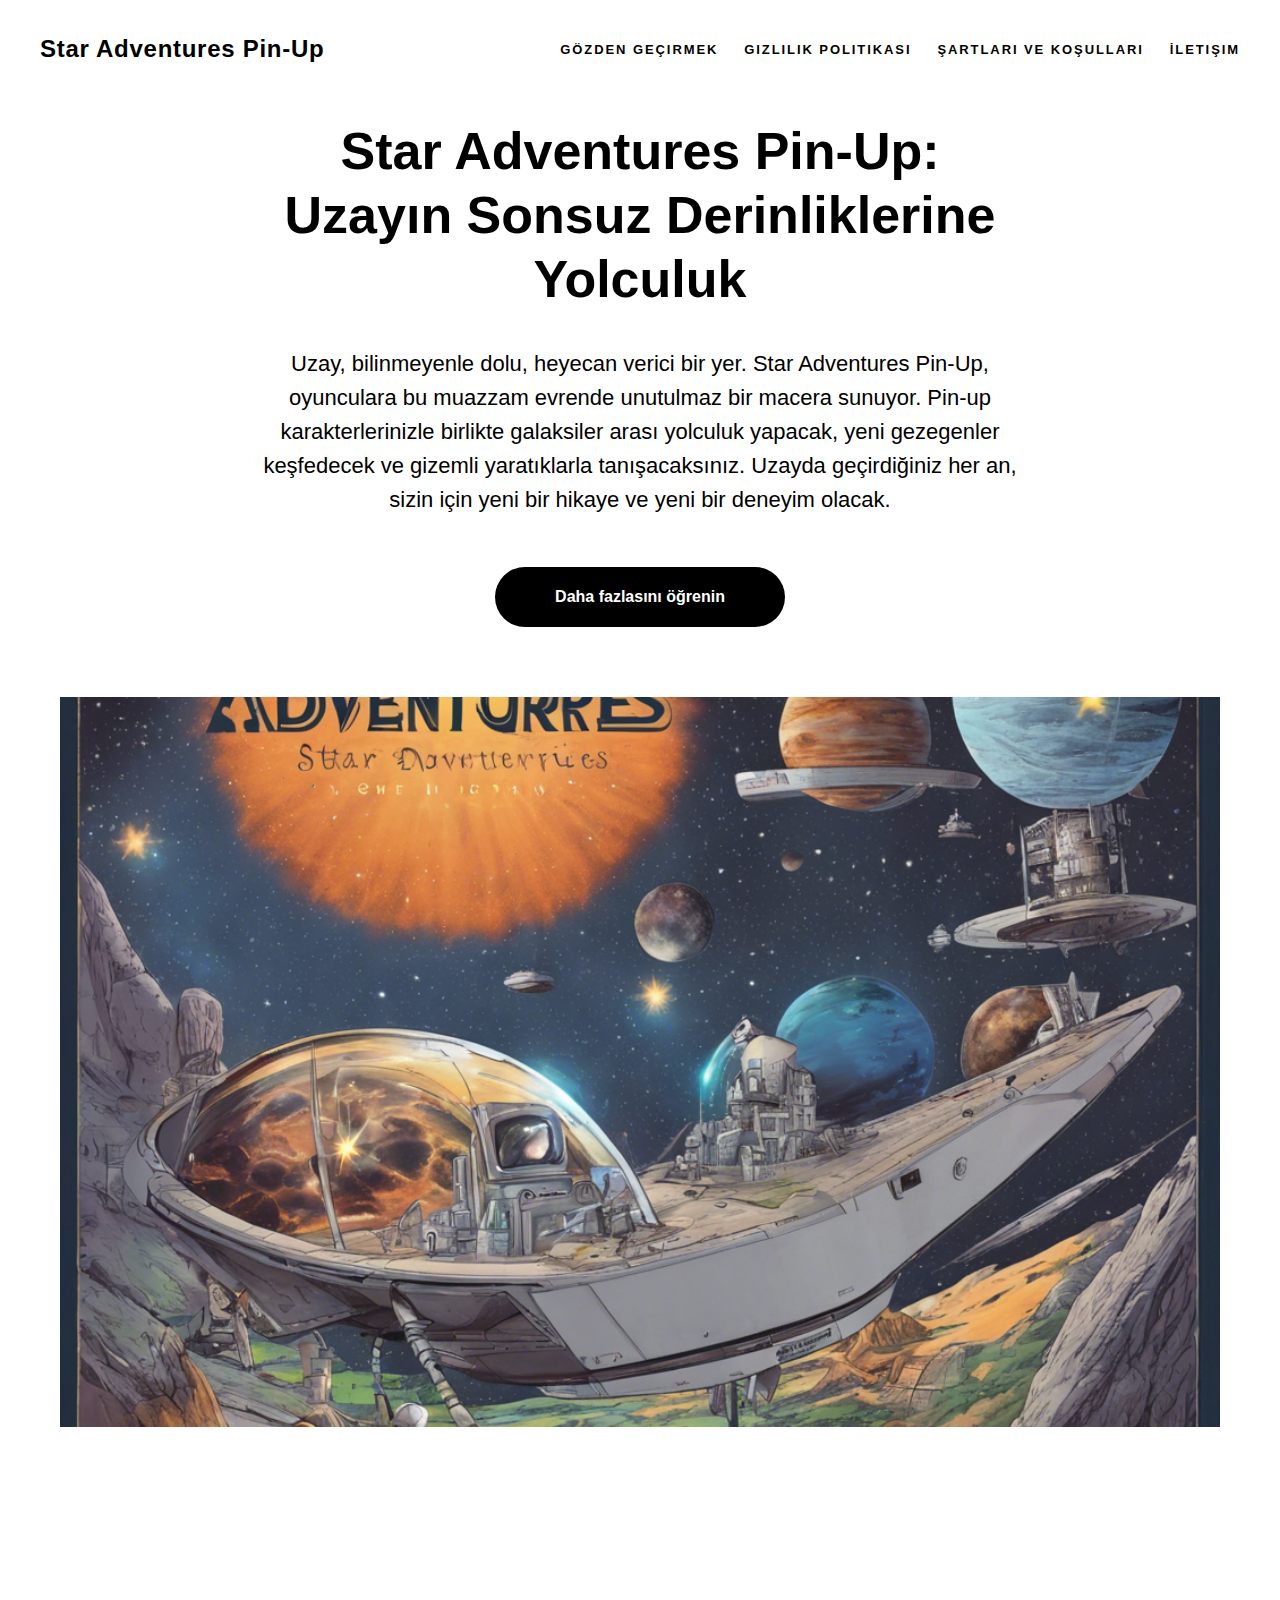
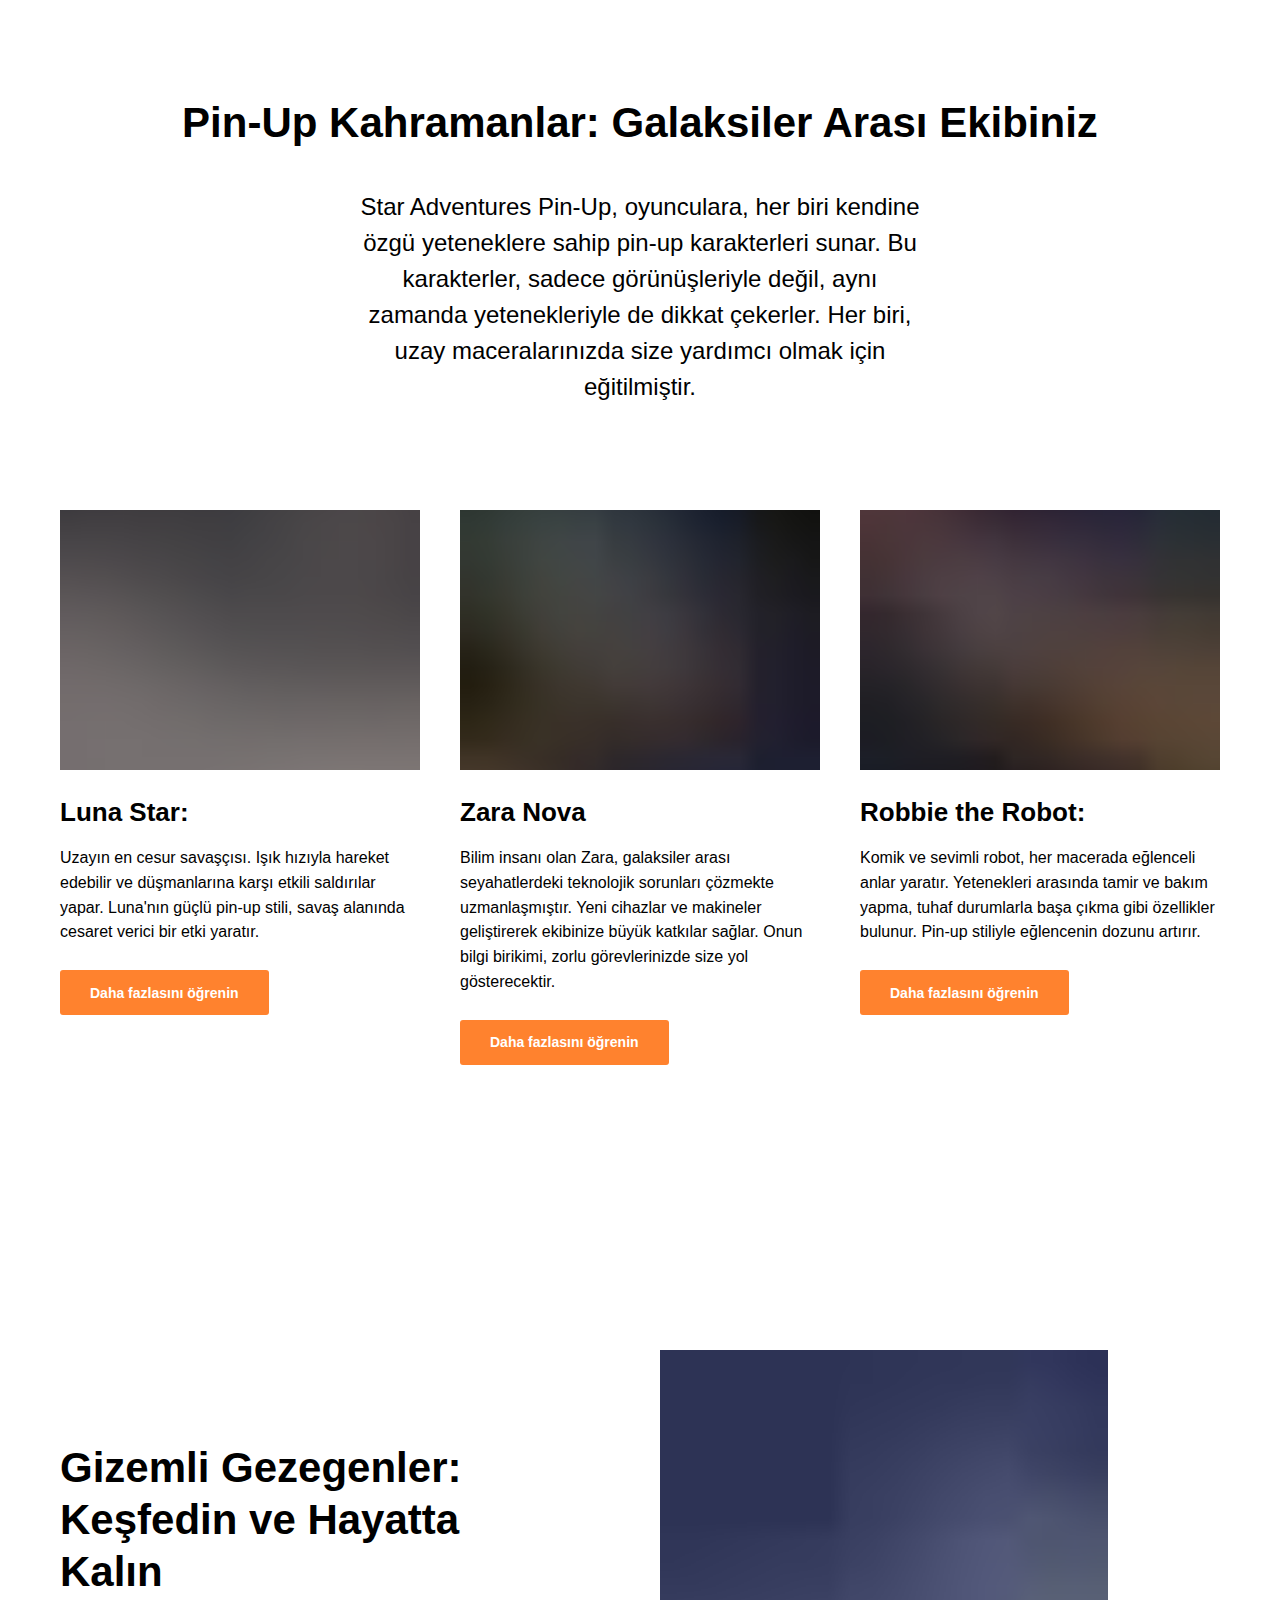
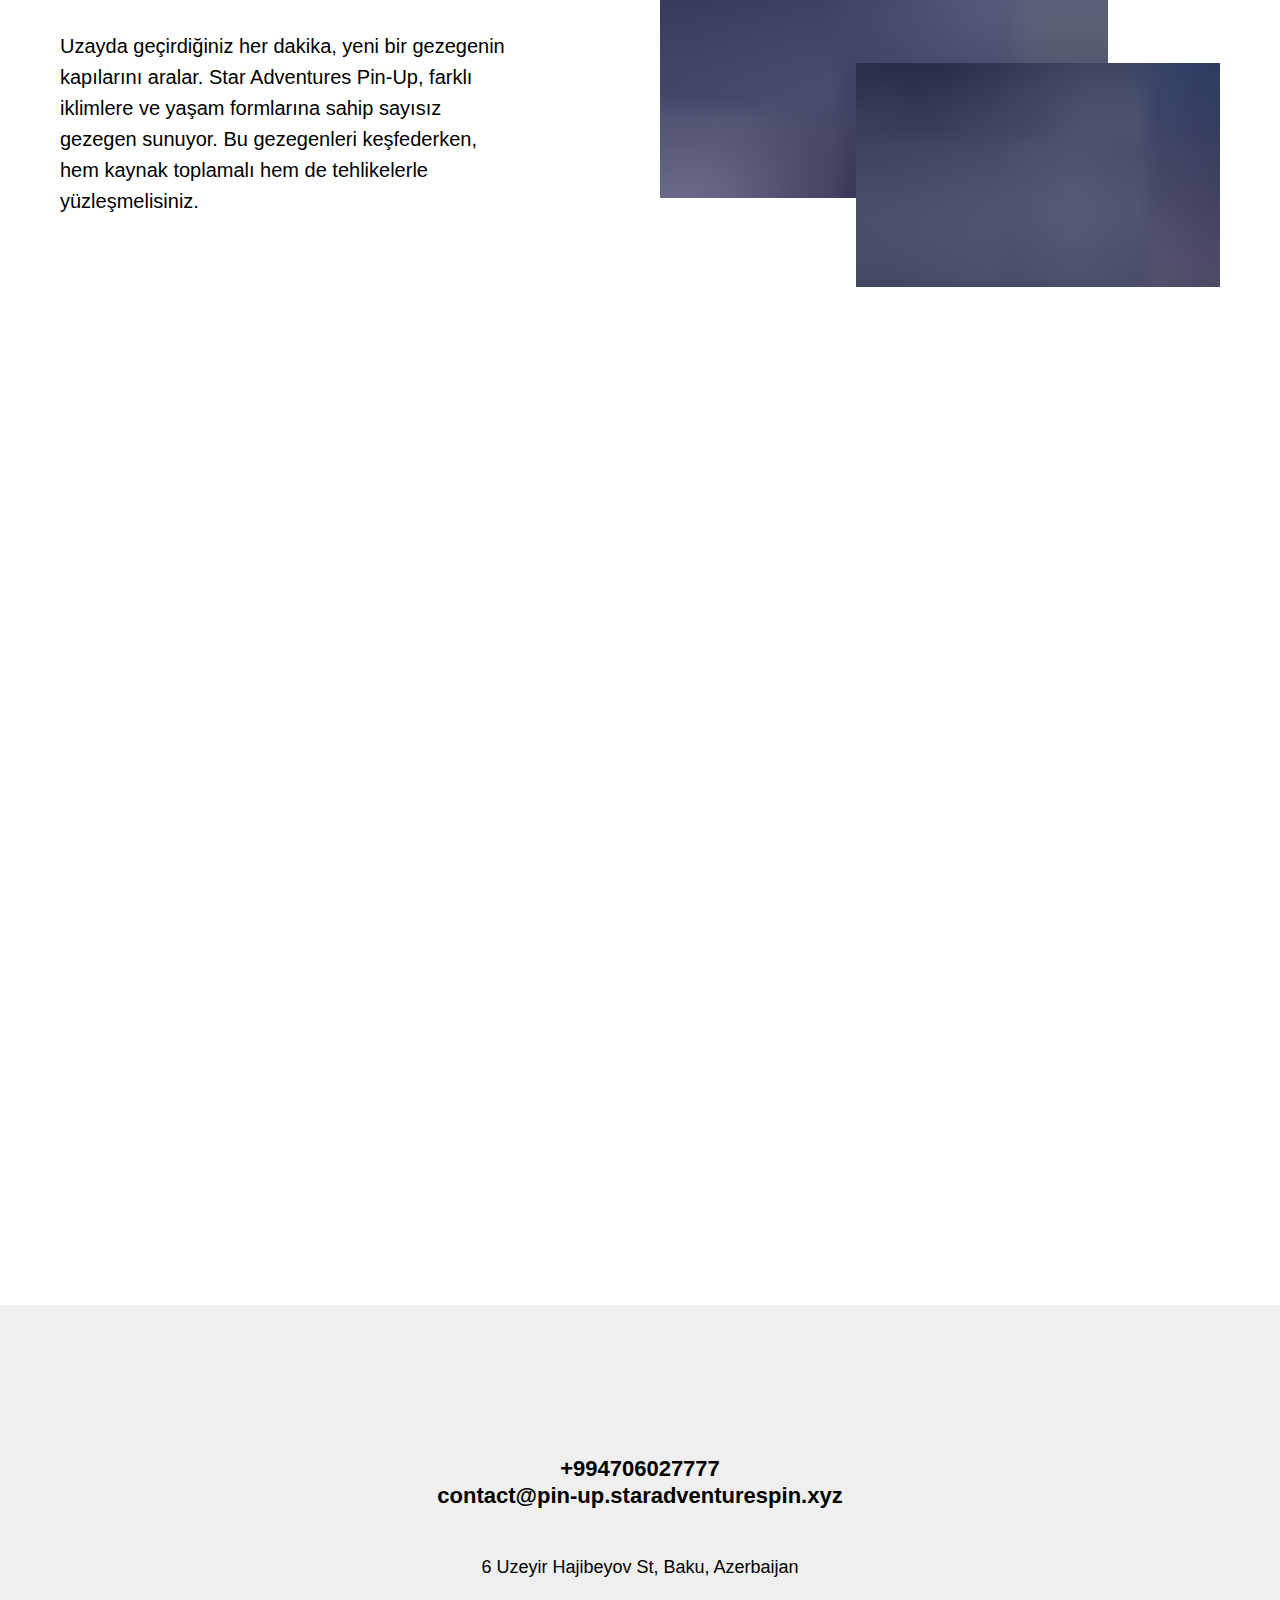
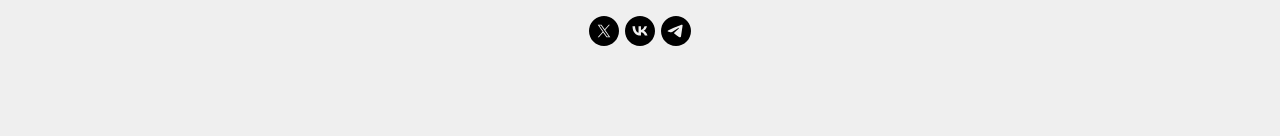
==== commit 3d4d0557: "2" ====
--- a/index.html
+++ b/index.html
@@ -917,7 +917,7 @@
             <div class="t-container">
                 <div class="t-col t-col_6 t-prefix_3 t-align_center">
                     <div class="t573__contacts t-title t-title_sm" field="text">
-                        <div style="font-size: 22px;" data-customstyle="yes">+994706027777<br/>contact@pin-upstaradventurespin.xyz
+                        <div style="font-size: 22px;" data-customstyle="yes">+994706027777<br/>contact@pin-up.staradventurespin.xyz
                         </div>
                     </div>
                     <div class="t573__address t-text t-text_sm" field="text2">6 Uzeyir Hajibeyov St, Baku, Azerbaijan
@@ -972,9 +972,7 @@
         </div>
     </div>
 </div><!--/allrecords--><!-- Stat -->
-<script type="text/javascript">if (!window.mainTracker) {
-    window.mainTracker = 'tilda';
-}
+<script type="text/javascript">
 window.tildastatcookie = 'no';
 setTimeout(function () {
     (function (d, w, k, o, g) {
@@ -1053,21 +1051,6 @@
                 "@type": "WebPage",
                 "name": "Terms of Conditions",
                 "url": "/terms.html"
-            },
-            {
-                "@type": "WebPage",
-                "name": "Disclaimer",
-                "url": "/disclaimer.html"
-            },
-            {
-                "@type": "WebPage",
-                "name": "404",
-                "url": "/404.html"
-            },
-            {
-                "@type": "WebPage",
-                "name": "review",
-                "url": "/review.html"
             }
         ]
     }
